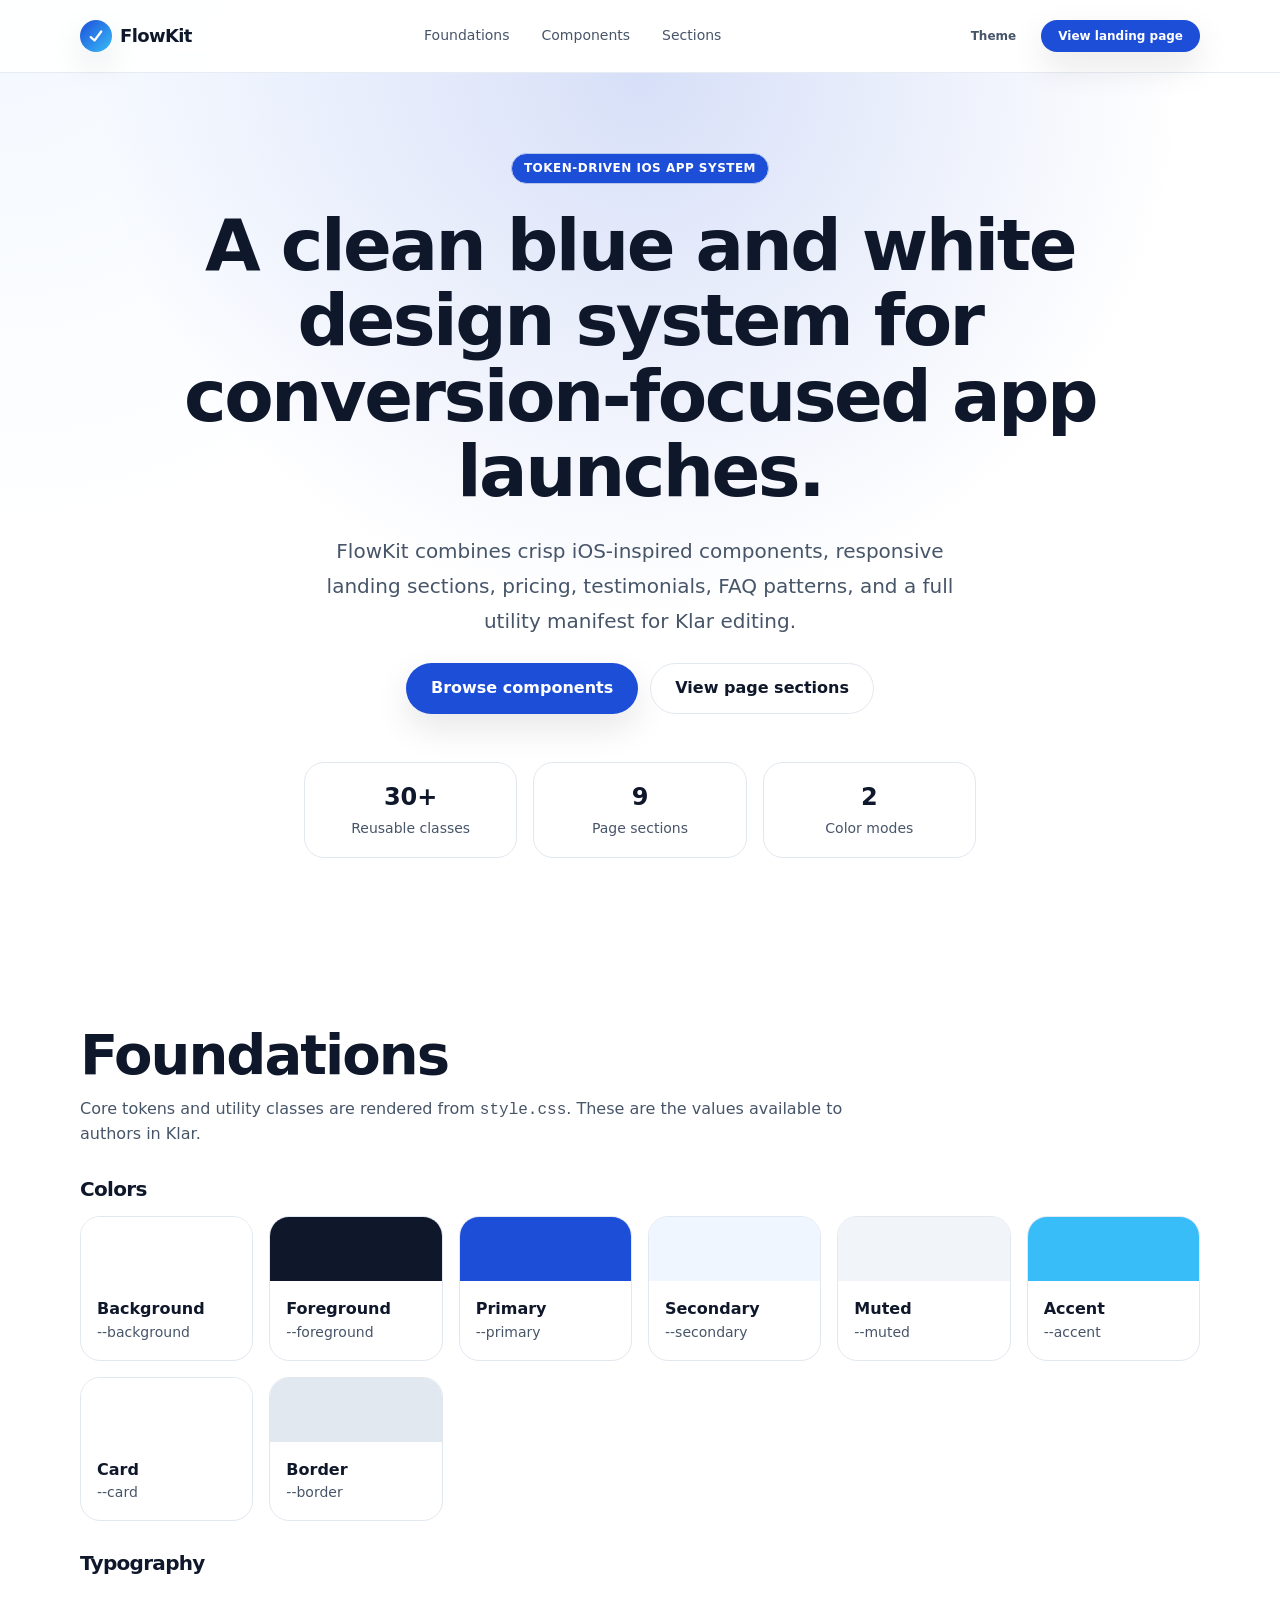
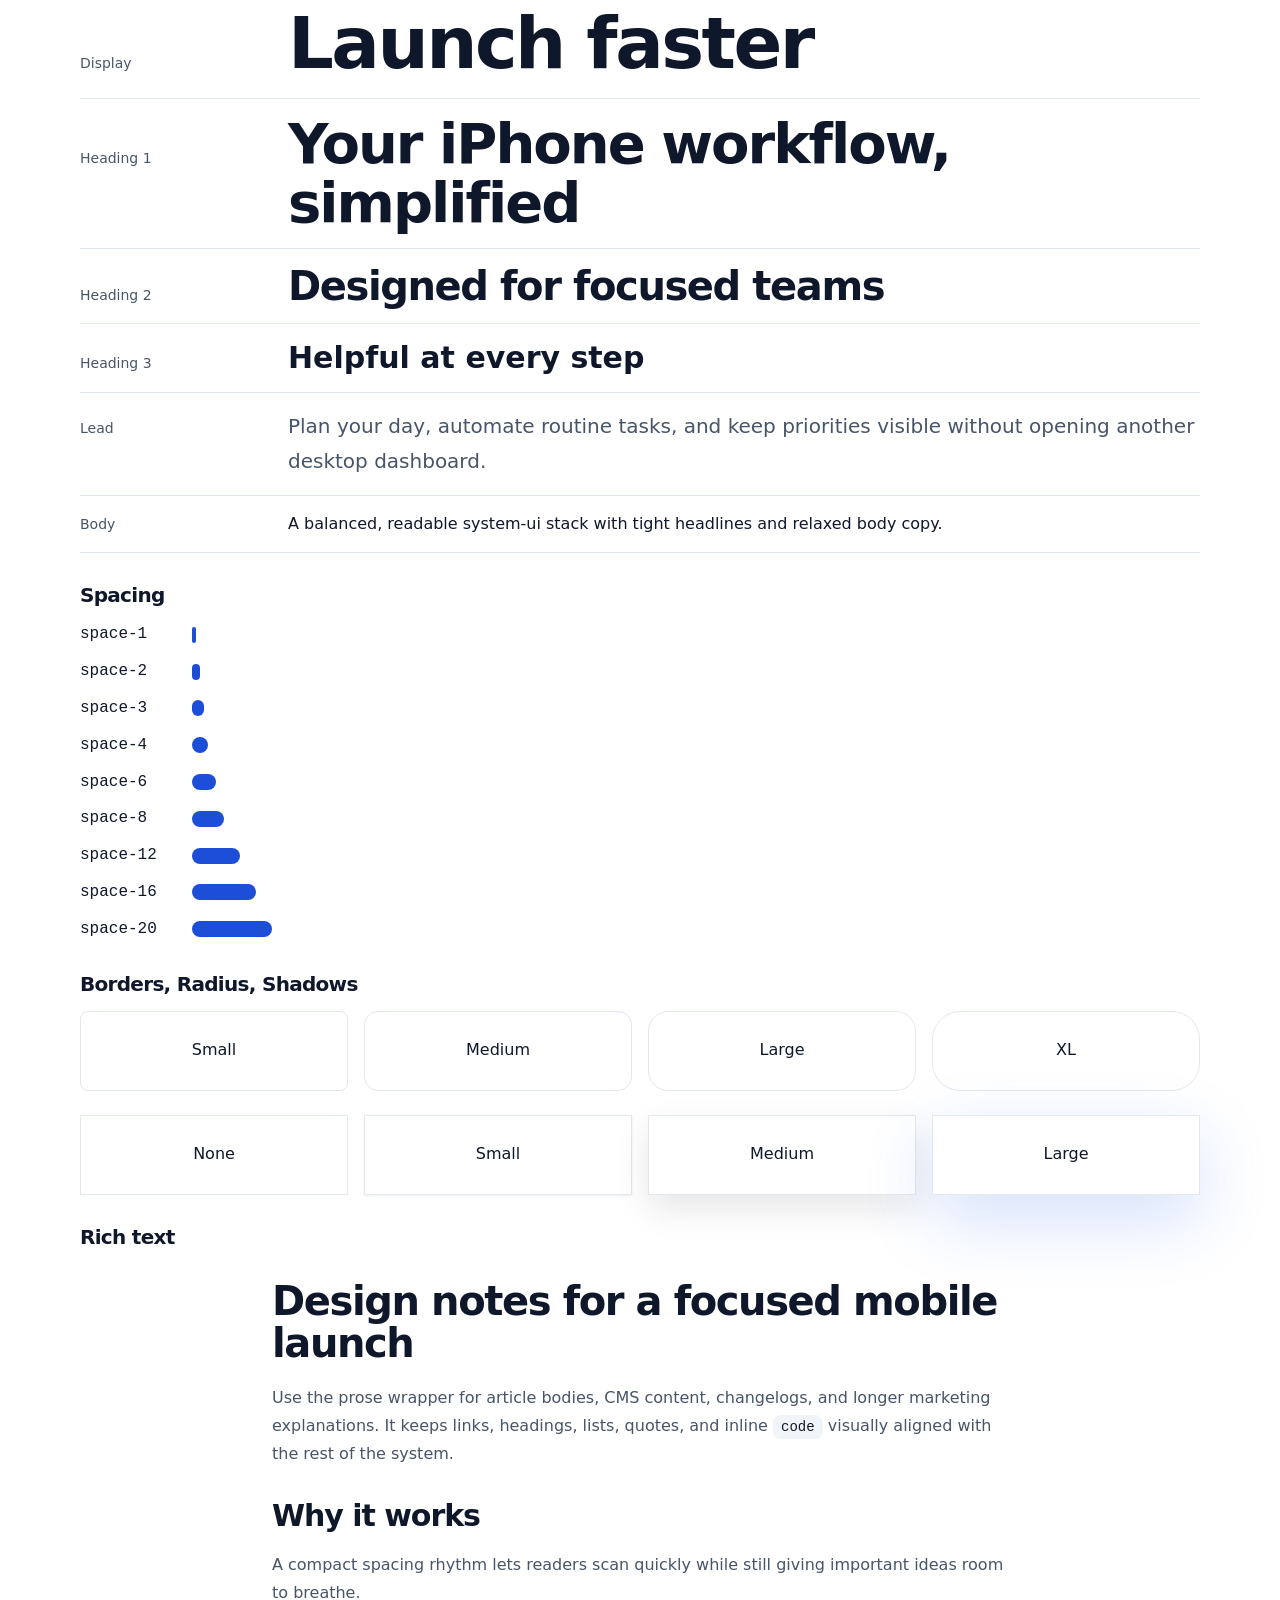
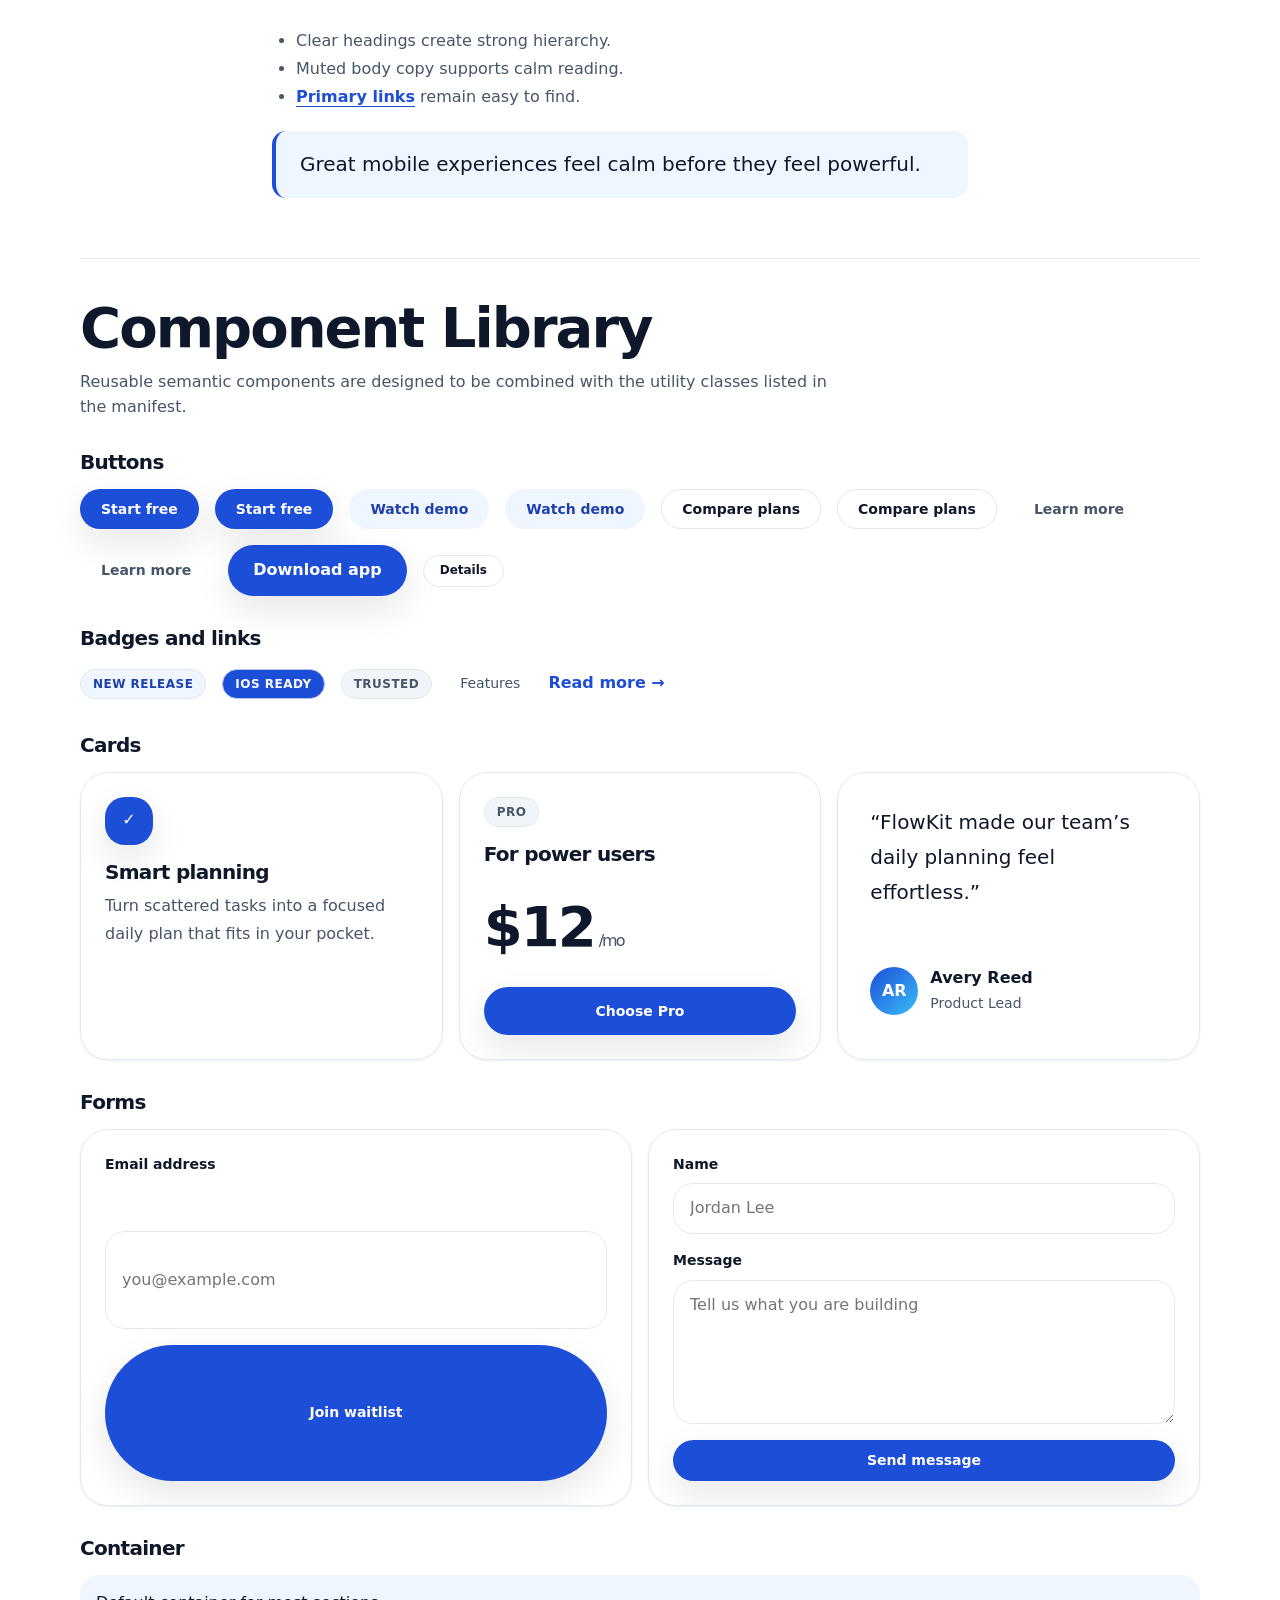
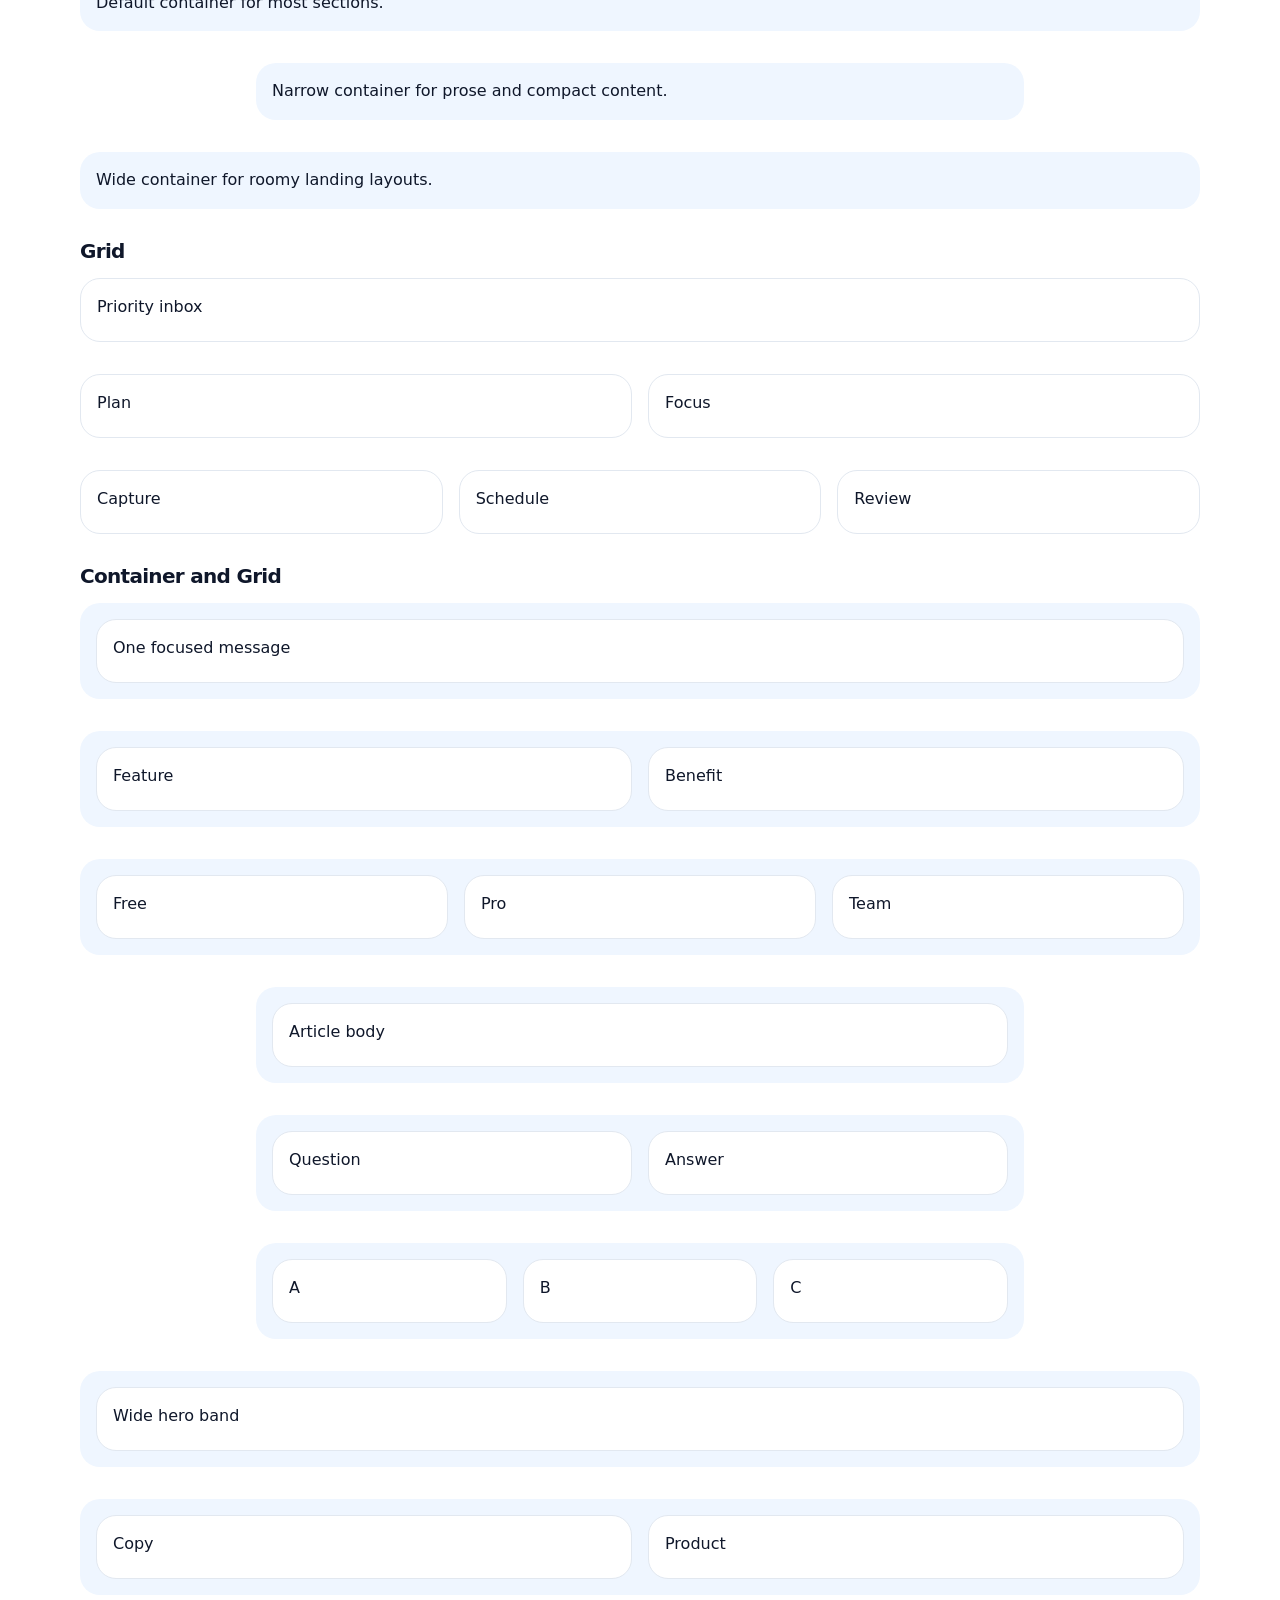
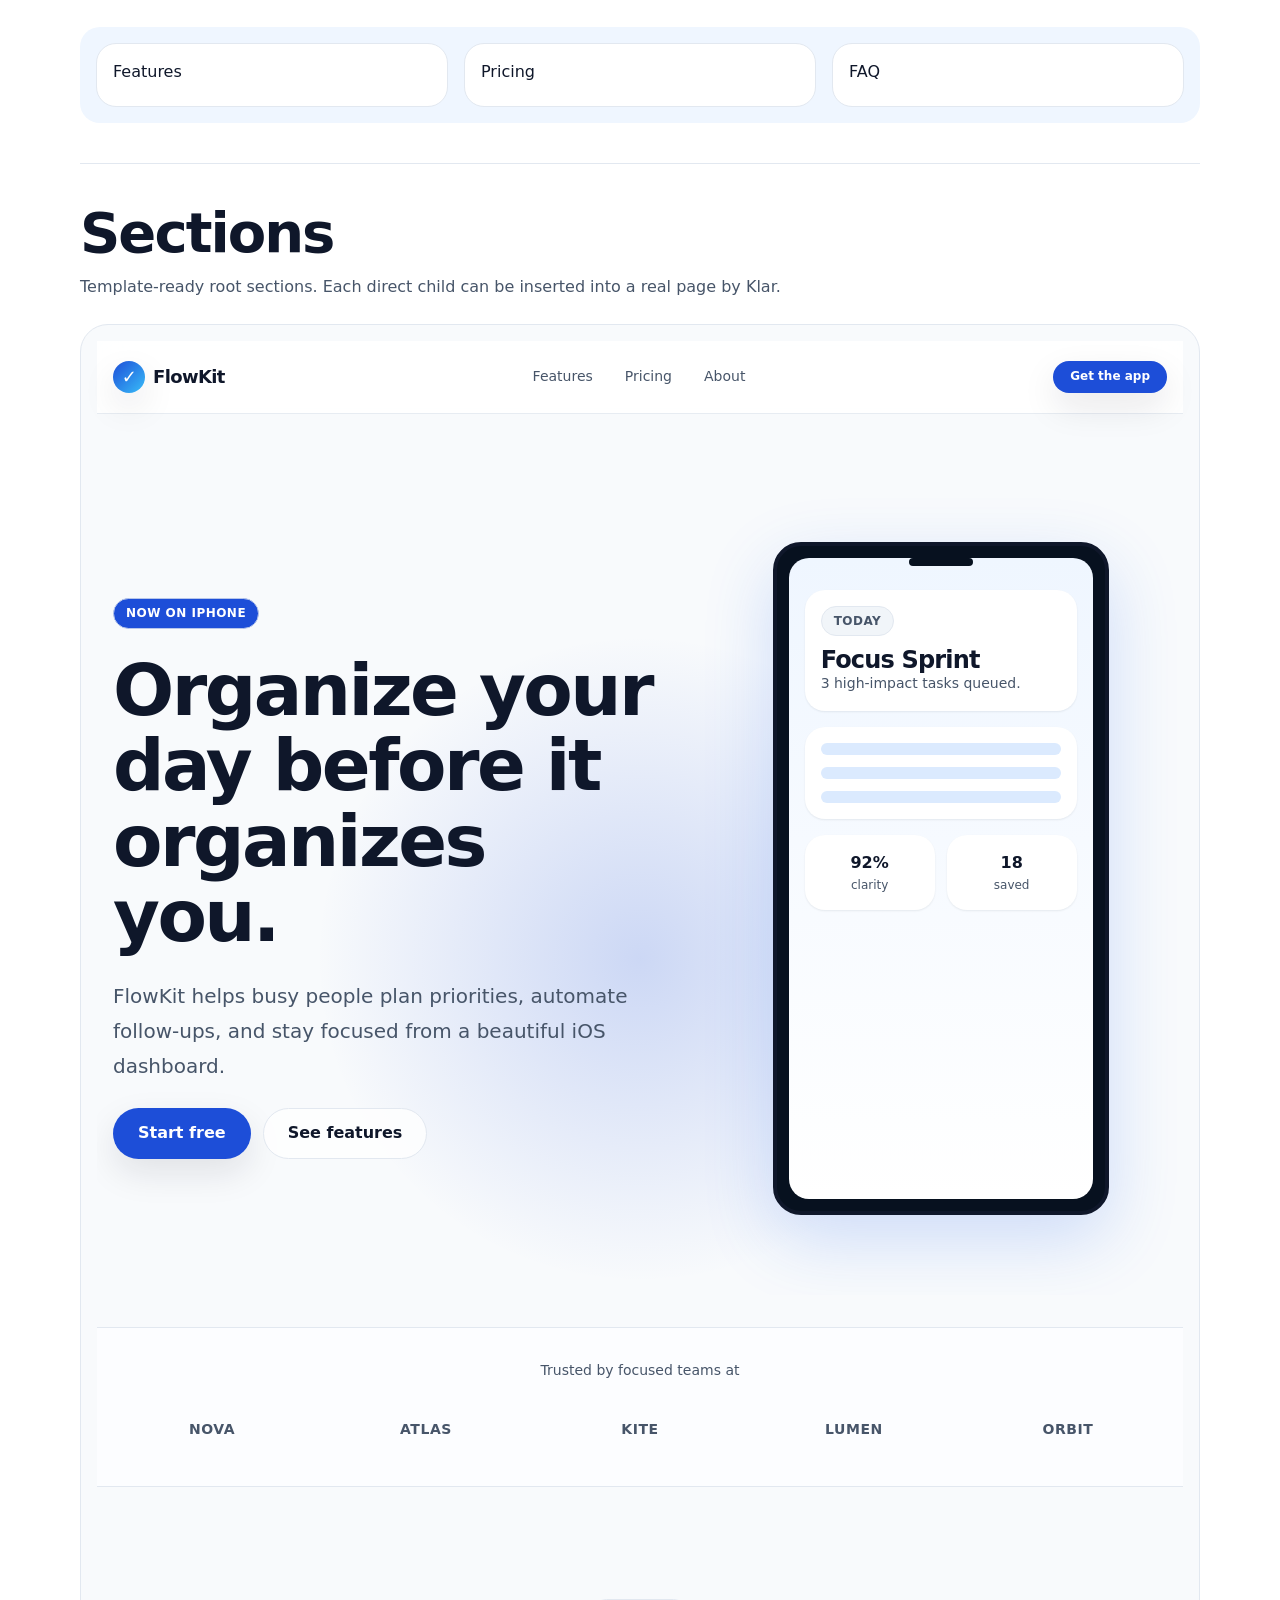
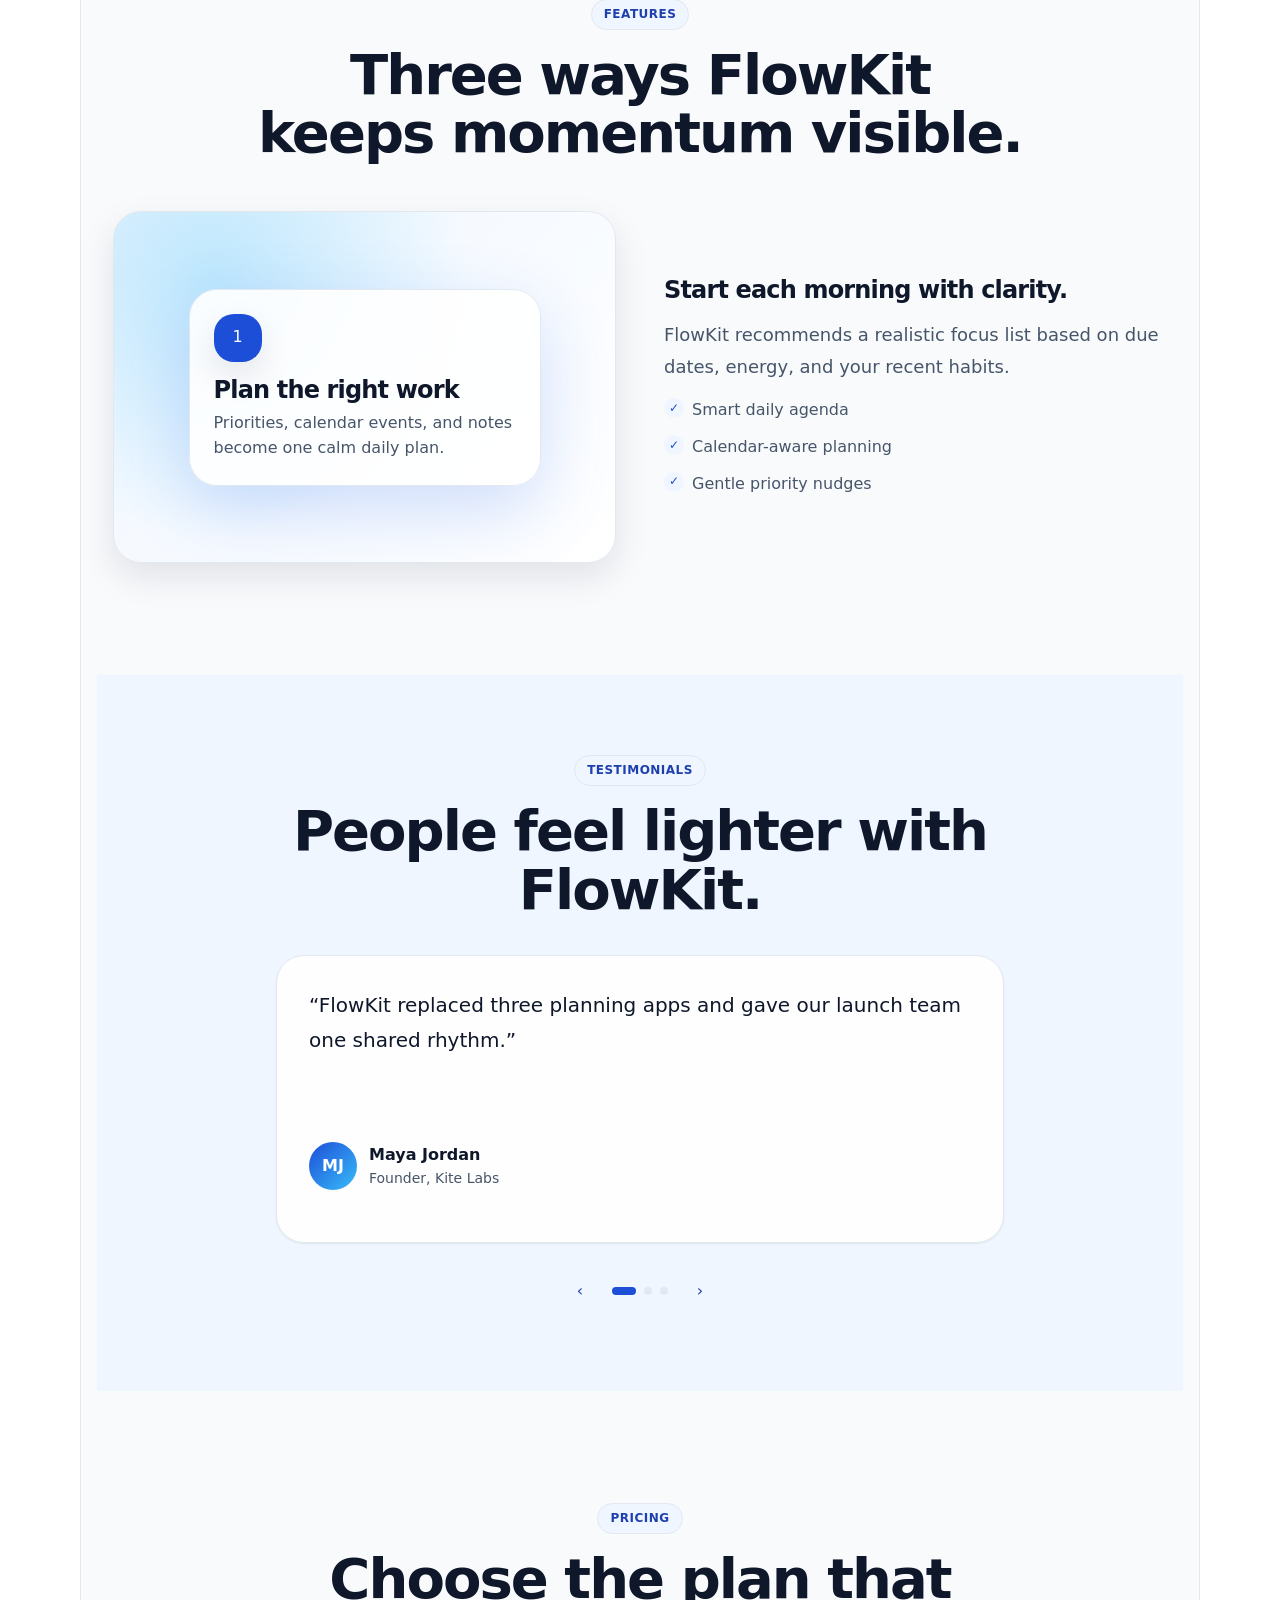
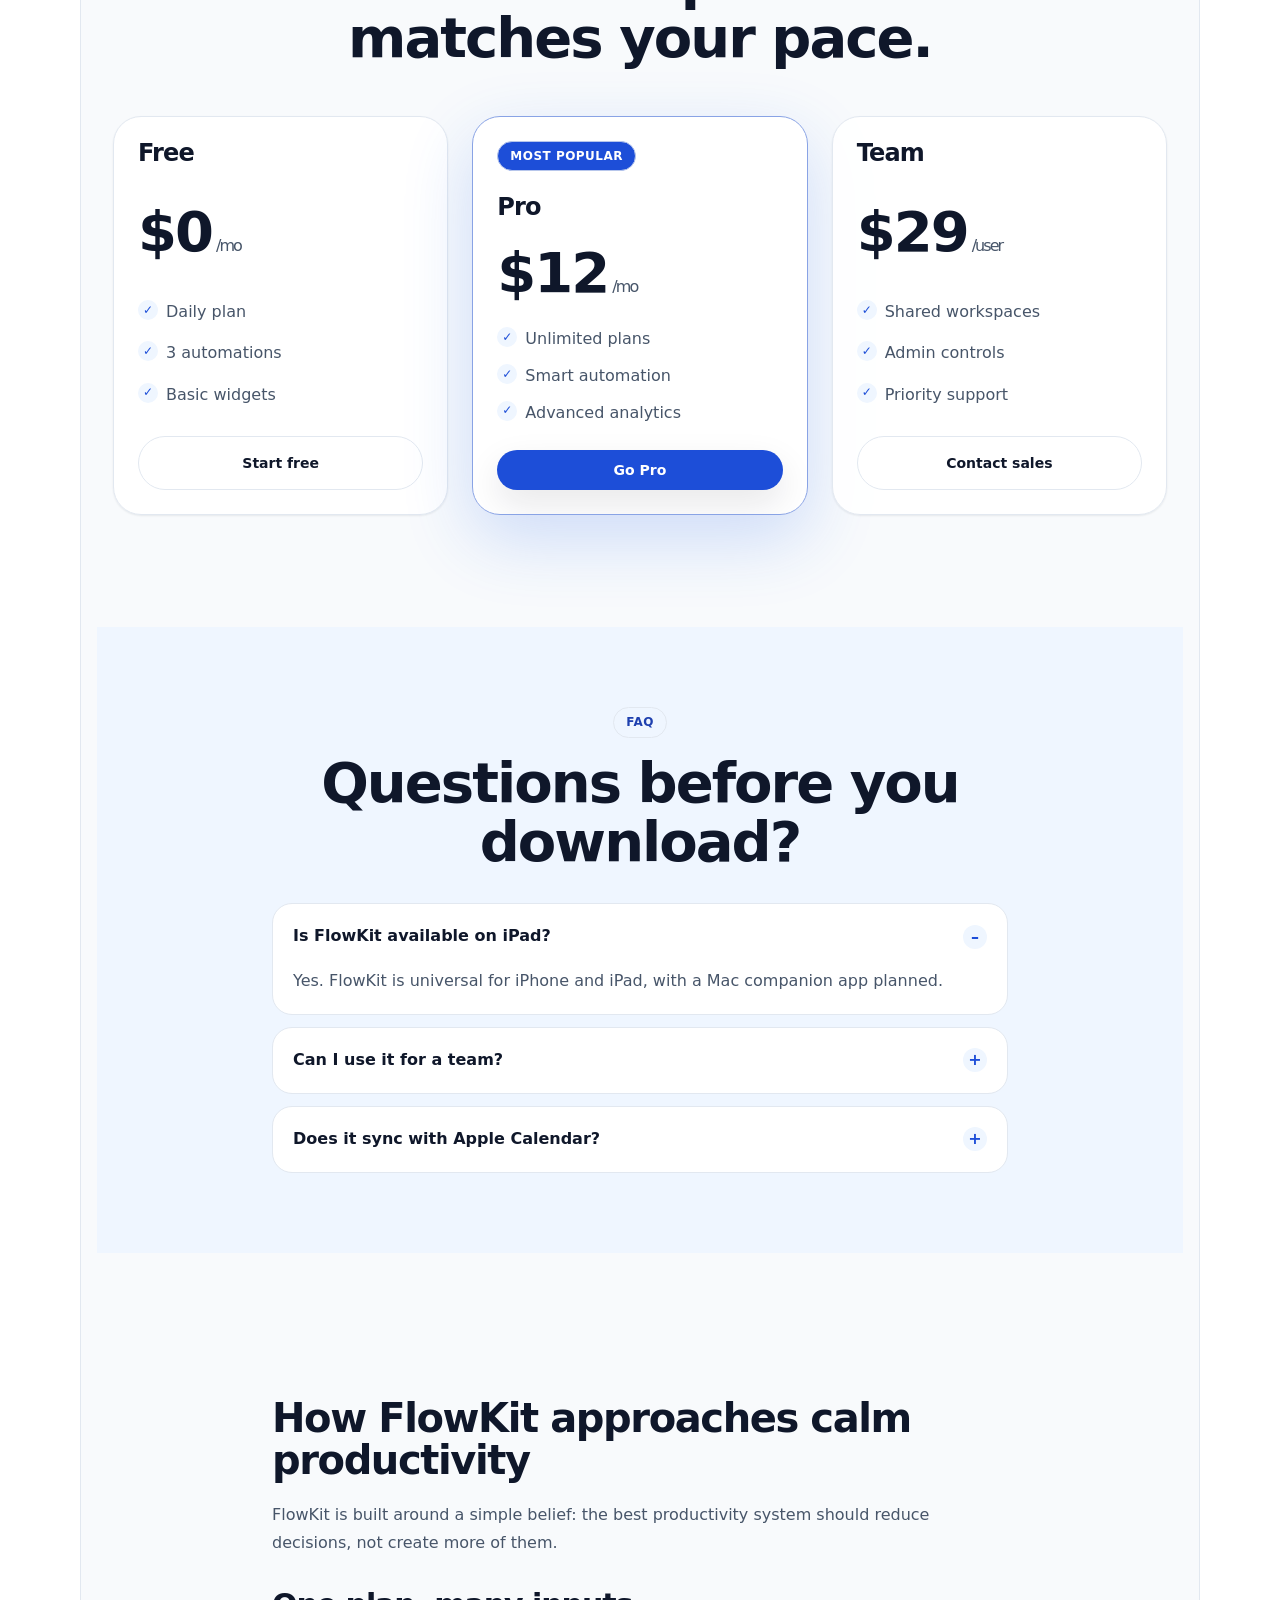
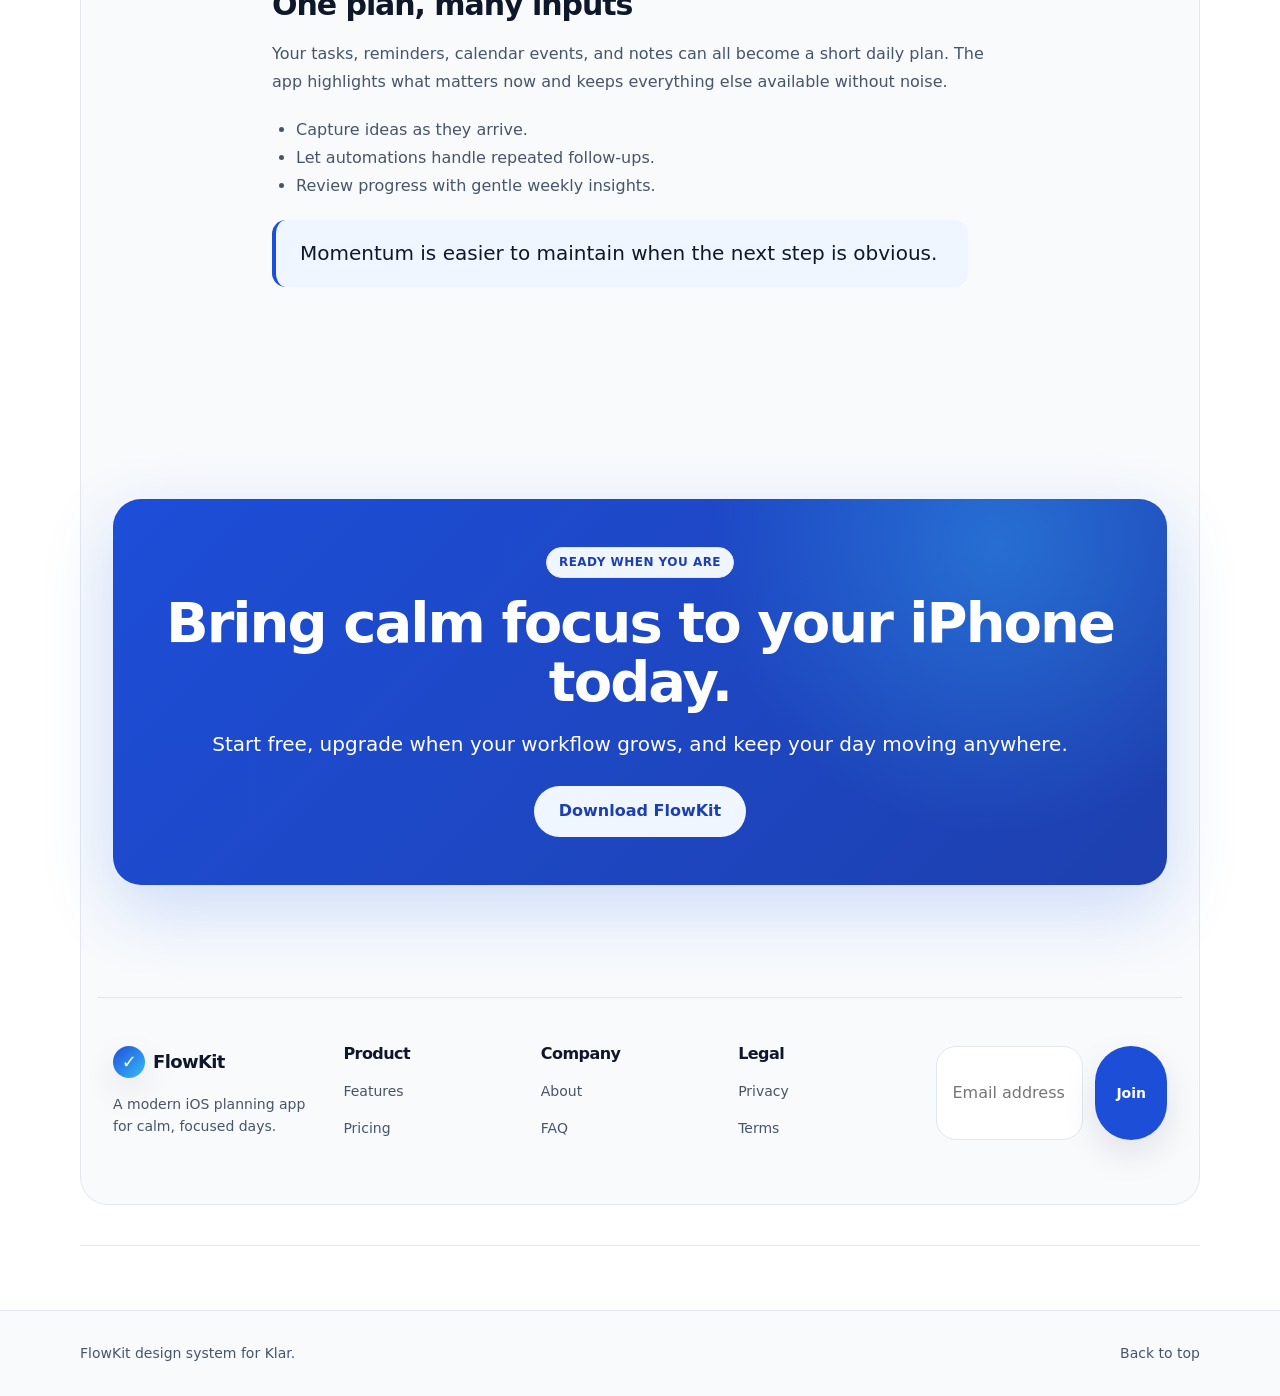
==== design-system/design-system.html @ b70b7846 "Generate site via Klar (3 files)" ====
<!DOCTYPE html>
<html lang="en">
<head>
  <meta charset="utf-8" />
  <meta name="viewport" content="width=device-width, initial-scale=1" />
  <title>FlowKit Design System</title>
  <link rel="stylesheet" href="/style.css" />
  <style>
    /* Documentation chrome only — not part of the design system. Every rule is prefixed .ds-. */
    .ds-page { padding-top: var(--space-12); padding-bottom: var(--space-16); }
    .ds-block { padding: var(--space-10) 0; border-bottom: var(--border-1) solid var(--border); }
    .ds-block > h2 { margin-bottom: var(--space-3); }
    .ds-note { max-width: var(--content-narrow); color: var(--muted-foreground); margin-bottom: var(--space-6); }
    .ds-subhead { margin-top: var(--space-8); margin-bottom: var(--space-4); font-size: var(--text-xl); }
    .ds-specimens { display: flex; flex-wrap: wrap; gap: var(--space-4); align-items: center; }
    .ds-specimens--grid { display: grid; grid-template-columns: repeat(auto-fit, minmax(15rem, 1fr)); gap: var(--space-4); align-items: stretch; }
    .ds-specimens--stack { display: grid; gap: var(--space-8); }
    .ds-sections { padding: var(--space-4); border: var(--border-1) solid var(--border); border-radius: var(--radius-xl); background: var(--surface); }
    .ds-swatches { display: grid; grid-template-columns: repeat(auto-fit, minmax(10rem, 1fr)); gap: var(--space-4); }
    .ds-swatch { border: var(--border-1) solid var(--border); border-radius: var(--radius-lg); background: var(--card); overflow: hidden; }
    .ds-swatch__chip { height: var(--space-16); }
    .ds-swatch__body { padding: var(--space-4); }
    .ds-swatch__chip--background { background: var(--background); }
    .ds-swatch__chip--foreground { background: var(--foreground); }
    .ds-swatch__chip--primary { background: var(--primary); }
    .ds-swatch__chip--secondary { background: var(--secondary); }
    .ds-swatch__chip--muted { background: var(--muted); }
    .ds-swatch__chip--accent { background: var(--accent); }
    .ds-swatch__chip--card { background: var(--card); }
    .ds-swatch__chip--surface { background: var(--surface); }
    .ds-swatch__chip--border { background: var(--border); }
    .ds-type-row { display: grid; grid-template-columns: minmax(8rem, 12rem) 1fr; gap: var(--space-4); padding: var(--space-4) 0; border-bottom: var(--border-1) solid var(--border); align-items: baseline; }
    .ds-scale { display: grid; gap: var(--space-3); }
    .ds-scale__row { display: grid; grid-template-columns: 6rem 1fr; gap: var(--space-4); align-items: center; }
    .ds-scale__bar { height: var(--space-4); border-radius: var(--radius-full); background: var(--primary); }
    .ds-scale__bar--1 { width: var(--space-1); }
    .ds-scale__bar--2 { width: var(--space-2); }
    .ds-scale__bar--3 { width: var(--space-3); }
    .ds-scale__bar--4 { width: var(--space-4); }
    .ds-scale__bar--6 { width: var(--space-6); }
    .ds-scale__bar--8 { width: var(--space-8); }
    .ds-scale__bar--12 { width: var(--space-12); }
    .ds-scale__bar--16 { width: var(--space-16); }
    .ds-scale__bar--20 { width: var(--space-20); }
    .ds-radius-row, .ds-shadow-row { display: grid; grid-template-columns: repeat(auto-fit, minmax(9rem, 1fr)); gap: var(--space-4); }
    .ds-radius-sample, .ds-shadow-sample { min-height: var(--space-20); border: var(--border-1) solid var(--border); background: var(--card); padding: var(--space-4); display: grid; place-items: center; }
    .ds-showcase-hero { padding: var(--space-20) var(--space-4); background: radial-gradient(circle at 50% 0, color-mix(in srgb, var(--primary) 18%, transparent), transparent 34rem); }
    .ds-showcase-hero__inner { max-width: var(--content-width); margin: 0 auto; display: grid; gap: var(--space-6); justify-items: center; text-align: center; }
    .ds-showcase-hero__title { max-width: 58rem; }
    .ds-showcase-hero__lead { max-width: 42rem; color: var(--muted-foreground); font-size: var(--text-xl); line-height: var(--leading-relaxed); }
    .ds-showcase-hero__actions { display: flex; flex-wrap: wrap; gap: var(--space-3); justify-content: center; }
    .ds-showcase-hero__stats { display: grid; grid-template-columns: repeat(3, minmax(0, 1fr)); gap: var(--space-4); width: min(42rem, 100%); margin-top: var(--space-6); }
    .ds-stat { border: var(--border-1) solid var(--border); border-radius: var(--radius-lg); background: var(--card); padding: var(--space-4); }
    .ds-mini-card { min-height: var(--space-16); border: var(--border-1) solid var(--border); border-radius: var(--radius-lg); background: var(--card); padding: var(--space-4); }
    @media (max-width: 767px) {
      .ds-type-row { grid-template-columns: 1fr; }
      .ds-showcase-hero__stats { grid-template-columns: 1fr; }
    }
  </style>
</head>
<body>
  <header class="site-header">
    <div class="container site-header__inner">
      <a class="brand" href="#top" aria-label="FlowKit home">
        <span class="brand__mark" aria-hidden="true">
          <svg width="18" height="18" viewBox="0 0 24 24" fill="none" aria-hidden="true">
            <path d="M5 13.5L10 18L19 6" stroke="currentColor" stroke-width="3" stroke-linecap="round" stroke-linejoin="round"></path>
          </svg>
        </span>
        FlowKit
      </a>
      <nav class="site-nav" aria-label="Design system navigation">
        <a class="nav-link" href="#foundations">Foundations</a>
        <a class="nav-link" href="#components">Components</a>
        <a class="nav-link" href="#sections">Sections</a>
      </nav>
      <div class="flex items-center gap-2">
        <button class="btn btn-ghost btn-sm" type="button" aria-label="Toggle theme">Theme</button>
        <a class="btn btn-primary btn-sm" href="../index.html">View landing page</a>
      </div>
    </div>
  </header>

  <div class="ds-showcase-hero" id="top">
    <div class="ds-showcase-hero__inner">
      <span class="badge badge-primary">Token-driven iOS app system</span>
      <h1 class="ds-showcase-hero__title">A clean blue and white design system for conversion-focused app launches.</h1>
      <p class="ds-showcase-hero__lead">FlowKit combines crisp iOS-inspired components, responsive landing sections, pricing, testimonials, FAQ patterns, and a full utility manifest for Klar editing.</p>
      <div class="ds-showcase-hero__actions">
        <a class="btn btn-primary btn-lg" href="#components">Browse components</a>
        <a class="btn btn-outline btn-lg" href="#sections">View page sections</a>
      </div>
      <div class="ds-showcase-hero__stats">
        <div class="ds-stat">
          <strong class="block text-2xl text-foreground">30+</strong>
          <span class="text-sm text-muted-foreground">Reusable classes</span>
        </div>
        <div class="ds-stat">
          <strong class="block text-2xl text-foreground">9</strong>
          <span class="text-sm text-muted-foreground">Page sections</span>
        </div>
        <div class="ds-stat">
          <strong class="block text-2xl text-foreground">2</strong>
          <span class="text-sm text-muted-foreground">Color modes</span>
        </div>
      </div>
    </div>
  </div>

  <main class="container ds-page">
    <section class="ds-block" id="foundations">
      <h2>Foundations</h2>
      <p class="ds-note">Core tokens and utility classes are rendered from <code>style.css</code>. These are the values available to authors in Klar.</p>

      <h3 class="ds-subhead">Colors</h3>
      <div class="ds-swatches">
        <div class="ds-swatch"><div class="ds-swatch__chip ds-swatch__chip--background"></div><div class="ds-swatch__body"><strong>Background</strong><p class="text-sm text-muted-foreground">--background</p></div></div>
        <div class="ds-swatch"><div class="ds-swatch__chip ds-swatch__chip--foreground"></div><div class="ds-swatch__body"><strong>Foreground</strong><p class="text-sm text-muted-foreground">--foreground</p></div></div>
        <div class="ds-swatch"><div class="ds-swatch__chip ds-swatch__chip--primary"></div><div class="ds-swatch__body"><strong>Primary</strong><p class="text-sm text-muted-foreground">--primary</p></div></div>
        <div class="ds-swatch"><div class="ds-swatch__chip ds-swatch__chip--secondary"></div><div class="ds-swatch__body"><strong>Secondary</strong><p class="text-sm text-muted-foreground">--secondary</p></div></div>
        <div class="ds-swatch"><div class="ds-swatch__chip ds-swatch__chip--muted"></div><div class="ds-swatch__body"><strong>Muted</strong><p class="text-sm text-muted-foreground">--muted</p></div></div>
        <div class="ds-swatch"><div class="ds-swatch__chip ds-swatch__chip--accent"></div><div class="ds-swatch__body"><strong>Accent</strong><p class="text-sm text-muted-foreground">--accent</p></div></div>
        <div class="ds-swatch"><div class="ds-swatch__chip ds-swatch__chip--card"></div><div class="ds-swatch__body"><strong>Card</strong><p class="text-sm text-muted-foreground">--card</p></div></div>
        <div class="ds-swatch"><div class="ds-swatch__chip ds-swatch__chip--border"></div><div class="ds-swatch__body"><strong>Border</strong><p class="text-sm text-muted-foreground">--border</p></div></div>
      </div>

      <h3 class="ds-subhead">Typography</h3>
      <div>
        <div class="ds-type-row"><span class="text-sm text-muted-foreground">Display</span><strong class="text-6xl leading-tight tracking-tight">Launch faster</strong></div>
        <div class="ds-type-row"><span class="text-sm text-muted-foreground">Heading 1</span><strong class="text-5xl leading-tight tracking-tight">Your iPhone workflow, simplified</strong></div>
        <div class="ds-type-row"><span class="text-sm text-muted-foreground">Heading 2</span><strong class="text-4xl leading-tight tracking-tight">Designed for focused teams</strong></div>
        <div class="ds-type-row"><span class="text-sm text-muted-foreground">Heading 3</span><strong class="text-3xl leading-snug">Helpful at every step</strong></div>
        <div class="ds-type-row"><span class="text-sm text-muted-foreground">Lead</span><span class="text-xl leading-relaxed text-muted-foreground">Plan your day, automate routine tasks, and keep priorities visible without opening another desktop dashboard.</span></div>
        <div class="ds-type-row"><span class="text-sm text-muted-foreground">Body</span><span class="text-base leading-normal">A balanced, readable system-ui stack with tight headlines and relaxed body copy.</span></div>
      </div>

      <h3 class="ds-subhead">Spacing</h3>
      <div class="ds-scale">
        <div class="ds-scale__row"><code>space-1</code><div class="ds-scale__bar ds-scale__bar--1"></div></div>
        <div class="ds-scale__row"><code>space-2</code><div class="ds-scale__bar ds-scale__bar--2"></div></div>
        <div class="ds-scale__row"><code>space-3</code><div class="ds-scale__bar ds-scale__bar--3"></div></div>
        <div class="ds-scale__row"><code>space-4</code><div class="ds-scale__bar ds-scale__bar--4"></div></div>
        <div class="ds-scale__row"><code>space-6</code><div class="ds-scale__bar ds-scale__bar--6"></div></div>
        <div class="ds-scale__row"><code>space-8</code><div class="ds-scale__bar ds-scale__bar--8"></div></div>
        <div class="ds-scale__row"><code>space-12</code><div class="ds-scale__bar ds-scale__bar--12"></div></div>
        <div class="ds-scale__row"><code>space-16</code><div class="ds-scale__bar ds-scale__bar--16"></div></div>
        <div class="ds-scale__row"><code>space-20</code><div class="ds-scale__bar ds-scale__bar--20"></div></div>
      </div>

      <h3 class="ds-subhead">Borders, Radius, Shadows</h3>
      <div class="ds-radius-row">
        <div class="ds-radius-sample rounded-sm">Small</div>
        <div class="ds-radius-sample rounded-md">Medium</div>
        <div class="ds-radius-sample rounded-lg">Large</div>
        <div class="ds-radius-sample rounded-xl">XL</div>
      </div>
      <div class="ds-shadow-row mt-6">
        <div class="ds-shadow-sample shadow-none">None</div>
        <div class="ds-shadow-sample shadow-sm">Small</div>
        <div class="ds-shadow-sample shadow-md">Medium</div>
        <div class="ds-shadow-sample shadow-lg">Large</div>
      </div>

      <h3 class="ds-subhead">Rich text</h3>
      <article class="prose container-narrow">
        <h1>Design notes for a focused mobile launch</h1>
        <p>Use the prose wrapper for article bodies, CMS content, changelogs, and longer marketing explanations. It keeps links, headings, lists, quotes, and inline <code>code</code> visually aligned with the rest of the system.</p>
        <h2>Why it works</h2>
        <p>A compact spacing rhythm lets readers scan quickly while still giving important ideas room to breathe.</p>
        <ul>
          <li>Clear headings create strong hierarchy.</li>
          <li>Muted body copy supports calm reading.</li>
          <li><a href="../index.html">Primary links</a> remain easy to find.</li>
        </ul>
        <blockquote>Great mobile experiences feel calm before they feel powerful.</blockquote>
      </article>
    </section>

    <section class="ds-block" id="components">
      <h2>Component Library</h2>
      <p class="ds-note">Reusable semantic components are designed to be combined with the utility classes listed in the manifest.</p>

      <h3 class="ds-subhead">Buttons</h3>
      <div class="ds-specimens" data-klar-ds-elements="buttons" data-klar-ds-label="Buttons">
        <a class="btn btn-primary" href="#" data-klar-ds-label="Primary link">Start free</a>
        <button class="btn btn-primary" type="button" data-klar-ds-label="Primary button">Start free</button>
        <a class="btn btn-secondary" href="#" data-klar-ds-label="Secondary link">Watch demo</a>
        <button class="btn btn-secondary" type="button" data-klar-ds-label="Secondary button">Watch demo</button>
        <a class="btn btn-outline" href="#" data-klar-ds-label="Outline link">Compare plans</a>
        <button class="btn btn-outline" type="button" data-klar-ds-label="Outline button">Compare plans</button>
        <a class="btn btn-ghost" href="#" data-klar-ds-label="Ghost link">Learn more</a>
        <button class="btn btn-ghost" type="button" data-klar-ds-label="Ghost button">Learn more</button>
        <a class="btn btn-primary btn-lg" href="#" data-klar-ds-label="Large primary link">Download app</a>
        <a class="btn btn-outline btn-sm" href="#" data-klar-ds-label="Small outline link">Details</a>
      </div>

      <h3 class="ds-subhead">Badges and links</h3>
      <div class="ds-specimens" data-klar-ds-elements="badges" data-klar-ds-label="Badges and links">
        <span class="badge" data-klar-ds-label="Default badge">New release</span>
        <span class="badge badge-primary" data-klar-ds-label="Primary badge">iOS ready</span>
        <span class="badge badge-muted" data-klar-ds-label="Muted badge">Trusted</span>
        <a class="nav-link" href="#" data-klar-ds-label="Navigation link">Features</a>
        <a class="cta-link" href="#" data-klar-ds-label="CTA text link">Read more →</a>
      </div>

      <h3 class="ds-subhead">Cards</h3>
      <div class="ds-specimens ds-specimens--grid" data-klar-ds-elements="cards" data-klar-ds-label="Cards">
        <article class="card" data-klar-ds-label="Feature card">
          <div class="card__body">
            <span class="icon-bubble mb-4" aria-hidden="true">✓</span>
            <h3 class="card__title mb-2">Smart planning</h3>
            <p class="card__text">Turn scattered tasks into a focused daily plan that fits in your pocket.</p>
          </div>
        </article>
        <article class="card pricing-card" data-klar-ds-label="Pricing card">
          <div>
            <span class="badge badge-muted mb-4">Pro</span>
            <h3 class="card__title">For power users</h3>
          </div>
          <div class="price">$12<span>/mo</span></div>
          <a class="btn btn-primary w-full" href="#">Choose Pro</a>
        </article>
        <article class="card testimonial" data-klar-ds-label="Testimonial card">
          <p class="testimonial__quote">“FlowKit made our team’s daily planning feel effortless.”</p>
          <div class="testimonial__author">
            <span class="avatar">AR</span>
            <div><strong class="block">Avery Reed</strong><span class="text-sm text-muted-foreground">Product Lead</span></div>
          </div>
        </article>
      </div>

      <h3 class="ds-subhead">Forms</h3>
      <div class="ds-specimens ds-specimens--grid" data-klar-ds-elements="forms" data-klar-ds-label="Forms">
        <form class="card p-6 grid gap-4" data-klar-ds-label="Newsletter form">
          <div class="field">
            <label class="label" for="ds-email">Email address</label>
            <input class="input" id="ds-email" name="email" type="email" placeholder="you@example.com" />
          </div>
          <button class="btn btn-primary" type="submit">Join waitlist</button>
        </form>
        <form class="card p-6 grid gap-4" data-klar-ds-label="Contact form">
          <div class="field">
            <label class="label" for="ds-name">Name</label>
            <input class="input" id="ds-name" name="name" type="text" placeholder="Jordan Lee" />
          </div>
          <div class="field">
            <label class="label" for="ds-message">Message</label>
            <textarea class="textarea" id="ds-message" name="message" placeholder="Tell us what you are building"></textarea>
          </div>
          <button class="btn btn-primary" type="submit">Send message</button>
        </form>
      </div>

      <h3 class="ds-subhead">Container</h3>
      <div class="ds-specimens ds-specimens--stack" data-klar-ds-elements="containers" data-klar-ds-label="Container">
        <div class="container bg-secondary rounded-lg p-4" data-klar-ds-label="Default">Default container for most sections.</div>
        <div class="container-narrow bg-secondary rounded-lg p-4" data-klar-ds-label="Narrow">Narrow container for prose and compact content.</div>
        <div class="container-wide bg-secondary rounded-lg p-4" data-klar-ds-label="Wide">Wide container for roomy landing layouts.</div>
      </div>

      <h3 class="ds-subhead">Grid</h3>
      <div class="ds-specimens ds-specimens--stack" data-klar-ds-elements="grids" data-klar-ds-label="Grid">
        <div class="grid grid-cols-1 gap-4" data-klar-ds-label="1 column"><div class="ds-mini-card">Priority inbox</div></div>
        <div class="grid grid-cols-2 gap-4" data-klar-ds-label="2 columns"><div class="ds-mini-card">Plan</div><div class="ds-mini-card">Focus</div></div>
        <div class="grid grid-cols-3 gap-4" data-klar-ds-label="3 columns"><div class="ds-mini-card">Capture</div><div class="ds-mini-card">Schedule</div><div class="ds-mini-card">Review</div></div>
      </div>

      <h3 class="ds-subhead">Container and Grid</h3>
      <div class="ds-specimens ds-specimens--stack" data-klar-ds-elements="containers-and-grids" data-klar-ds-label="Container and Grid">
        <div class="container grid grid-cols-1 gap-4 bg-secondary rounded-lg p-4" data-klar-ds-label="Default · 1 col"><div class="ds-mini-card">One focused message</div></div>
        <div class="container grid grid-cols-2 gap-4 bg-secondary rounded-lg p-4" data-klar-ds-label="Default · 2 cols"><div class="ds-mini-card">Feature</div><div class="ds-mini-card">Benefit</div></div>
        <div class="container grid grid-cols-3 gap-4 bg-secondary rounded-lg p-4" data-klar-ds-label="Default · 3 cols"><div class="ds-mini-card">Free</div><div class="ds-mini-card">Pro</div><div class="ds-mini-card">Team</div></div>
        <div class="container-narrow grid grid-cols-1 gap-4 bg-secondary rounded-lg p-4" data-klar-ds-label="Narrow · 1 col"><div class="ds-mini-card">Article body</div></div>
        <div class="container-narrow grid grid-cols-2 gap-4 bg-secondary rounded-lg p-4" data-klar-ds-label="Narrow · 2 cols"><div class="ds-mini-card">Question</div><div class="ds-mini-card">Answer</div></div>
        <div class="container-narrow grid grid-cols-3 gap-4 bg-secondary rounded-lg p-4" data-klar-ds-label="Narrow · 3 cols"><div class="ds-mini-card">A</div><div class="ds-mini-card">B</div><div class="ds-mini-card">C</div></div>
        <div class="container-wide grid grid-cols-1 gap-4 bg-secondary rounded-lg p-4" data-klar-ds-label="Wide · 1 col"><div class="ds-mini-card">Wide hero band</div></div>
        <div class="container-wide grid grid-cols-2 gap-4 bg-secondary rounded-lg p-4" data-klar-ds-label="Wide · 2 cols"><div class="ds-mini-card">Copy</div><div class="ds-mini-card">Product</div></div>
        <div class="container-wide grid grid-cols-3 gap-4 bg-secondary rounded-lg p-4" data-klar-ds-label="Wide · 3 cols"><div class="ds-mini-card">Features</div><div class="ds-mini-card">Pricing</div><div class="ds-mini-card">FAQ</div></div>
      </div>
    </section>

    <section class="ds-block" id="sections">
      <h2>Sections</h2>
      <p class="ds-note">Template-ready root sections. Each direct child can be inserted into a real page by Klar.</p>

      <div class="ds-specimens ds-specimens--stack ds-sections" data-klar-ds-elements="Sections" data-klar-ds-label="Page sections">
        <header class="site-header" data-klar-ds-label="Header">
          <div class="container site-header__inner">
            <a class="brand" href="../index.html" aria-label="FlowKit home">
              <span class="brand__mark" aria-hidden="true">✓</span>
              FlowKit
            </a>
            <nav class="site-nav" aria-label="Primary navigation">
              <a class="nav-link" href="#features">Features</a>
              <a class="nav-link" href="#pricing">Pricing</a>
              <a class="nav-link" href="#about">About</a>
            </nav>
            <a class="btn btn-primary btn-sm" href="#pricing">Get the app</a>
          </div>
        </header>

        <section class="hero" data-klar-ds-label="Hero">
          <div class="container hero__inner">
            <div class="hero__content">
              <span class="badge badge-primary">Now on iPhone</span>
              <h1>Organize your day before it organizes you.</h1>
              <p class="text-xl leading-relaxed text-muted-foreground">FlowKit helps busy people plan priorities, automate follow-ups, and stay focused from a beautiful iOS dashboard.</p>
              <div class="hero__actions">
                <a class="btn btn-primary btn-lg" href="#pricing">Start free</a>
                <a class="btn btn-outline btn-lg" href="#features">See features</a>
              </div>
            </div>
            <div class="hero__media">
              <div class="phone-frame" aria-label="FlowKit app screenshot">
                <div class="app-screen">
                  <div class="app-screen__content">
                    <div class="app-card"><span class="badge badge-muted mb-3">Today</span><h3 class="text-2xl">Focus Sprint</h3><p class="text-sm text-muted-foreground">3 high-impact tasks queued.</p></div>
                    <div class="app-card grid gap-3"><div class="app-pill"></div><div class="app-pill"></div><div class="app-pill"></div></div>
                    <div class="grid grid-cols-2 gap-3"><div class="app-card text-center"><strong>92%</strong><p class="text-xs text-muted-foreground">clarity</p></div><div class="app-card text-center"><strong>18</strong><p class="text-xs text-muted-foreground">saved</p></div></div>
                  </div>
                </div>
              </div>
            </div>
          </div>
        </section>

        <section class="logo-bar py-8" data-klar-ds-label="Logo bar">
          <div class="container">
            <p class="text-center text-sm text-muted-foreground mb-6">Trusted by focused teams at</p>
            <div class="logo-bar__grid">
              <div class="company-logo">NOVA</div>
              <div class="company-logo">ATLAS</div>
              <div class="company-logo">KITE</div>
              <div class="company-logo">LUMEN</div>
              <div class="company-logo">ORBIT</div>
            </div>
          </div>
        </section>

        <section class="section" data-klar-ds-label="Feature rows">
          <div class="container">
            <div class="text-center max-w-3xl mx-auto mb-12">
              <span class="badge mb-4">Features</span>
              <h2>Three ways FlowKit keeps momentum visible.</h2>
            </div>
            <div class="feature-row">
              <div class="feature-row__media">
                <div class="feature-illustration"><div class="feature-illustration__panel"><span class="icon-bubble mb-4">1</span><h3>Plan the right work</h3><p class="text-muted-foreground mt-2">Priorities, calendar events, and notes become one calm daily plan.</p></div></div>
              </div>
              <div class="feature-row__content">
                <h3>Start each morning with clarity.</h3>
                <p class="text-lg text-muted-foreground leading-relaxed">FlowKit recommends a realistic focus list based on due dates, energy, and your recent habits.</p>
                <ul class="check-list"><li>Smart daily agenda</li><li>Calendar-aware planning</li><li>Gentle priority nudges</li></ul>
              </div>
            </div>
          </div>
        </section>

        <section class="section bg-secondary" data-klar-ds-label="Testimonials carousel">
          <div class="container-narrow">
            <div class="text-center mb-8">
              <span class="badge mb-4">Testimonials</span>
              <h2>People feel lighter with FlowKit.</h2>
            </div>
            <div class="carousel" aria-label="Customer testimonials">
              <div class="carousel__track">
                <article class="carousel__slide"><div class="card testimonial"><p class="testimonial__quote">“FlowKit replaced three planning apps and gave our launch team one shared rhythm.”</p><div class="testimonial__author"><span class="avatar">MJ</span><div><strong>Maya Jordan</strong><p class="text-sm text-muted-foreground">Founder, Kite Labs</p></div></div></div></article>
              </div>
              <div class="carousel__controls">
                <button class="carousel__button" type="button" aria-label="Previous testimonial">‹</button>
                <div class="carousel__dots" aria-hidden="true"><span class="carousel__dot is-active"></span><span class="carousel__dot"></span><span class="carousel__dot"></span></div>
                <button class="carousel__button" type="button" aria-label="Next testimonial">›</button>
              </div>
            </div>
          </div>
        </section>

        <section class="section" data-klar-ds-label="Pricing table">
          <div class="container">
            <div class="text-center max-w-3xl mx-auto mb-12">
              <span class="badge mb-4">Pricing</span>
              <h2>Choose the plan that matches your pace.</h2>
            </div>
            <div class="grid grid-cols-1 md:grid-cols-3 gap-6">
              <article class="card pricing-card"><h3>Free</h3><div class="price">$0<span>/mo</span></div><ul class="check-list"><li>Daily plan</li><li>3 automations</li><li>Basic widgets</li></ul><a class="btn btn-outline w-full" href="#">Start free</a></article>
              <article class="card pricing-card pricing-card--featured"><span class="badge badge-primary">Most popular</span><h3>Pro</h3><div class="price">$12<span>/mo</span></div><ul class="check-list"><li>Unlimited plans</li><li>Smart automation</li><li>Advanced analytics</li></ul><a class="btn btn-primary w-full" href="#">Go Pro</a></article>
              <article class="card pricing-card"><h3>Team</h3><div class="price">$29<span>/user</span></div><ul class="check-list"><li>Shared workspaces</li><li>Admin controls</li><li>Priority support</li></ul><a class="btn btn-outline w-full" href="#">Contact sales</a></article>
            </div>
          </div>
        </section>

        <section class="section bg-secondary" data-klar-ds-label="FAQ accordion">
          <div class="container-narrow">
            <div class="text-center mb-8">
              <span class="badge mb-4">FAQ</span>
              <h2>Questions before you download?</h2>
            </div>
            <div class="faq">
              <div class="faq-item is-open"><button class="faq-question" type="button">Is FlowKit available on iPad?</button><div class="faq-answer">Yes. FlowKit is universal for iPhone and iPad, with a Mac companion app planned.</div></div>
              <div class="faq-item"><button class="faq-question" type="button">Can I use it for a team?</button><div class="faq-answer">Team plans include shared workspaces, assignments, and admin controls.</div></div>
              <div class="faq-item"><button class="faq-question" type="button">Does it sync with Apple Calendar?</button><div class="faq-answer">Yes. FlowKit can read calendar availability to recommend realistic focus blocks.</div></div>
            </div>
          </div>
        </section>

        <section class="section" data-klar-ds-label="Text content">
          <article class="container-narrow prose">
            <h1>How FlowKit approaches calm productivity</h1>
            <p>FlowKit is built around a simple belief: the best productivity system should reduce decisions, not create more of them.</p>
            <h2>One plan, many inputs</h2>
            <p>Your tasks, reminders, calendar events, and notes can all become a short daily plan. The app highlights what matters now and keeps everything else available without noise.</p>
            <ul>
              <li>Capture ideas as they arrive.</li>
              <li>Let automations handle repeated follow-ups.</li>
              <li>Review progress with gentle weekly insights.</li>
            </ul>
            <blockquote>Momentum is easier to maintain when the next step is obvious.</blockquote>
          </article>
        </section>

        <section class="section" data-klar-ds-label="Final CTA">
          <div class="container">
            <div class="cta text-center">
              <span class="badge mb-4">Ready when you are</span>
              <h2>Bring calm focus to your iPhone today.</h2>
              <p class="text-xl leading-relaxed mt-4 mb-6">Start free, upgrade when your workflow grows, and keep your day moving anywhere.</p>
              <a class="btn btn-secondary btn-lg" href="#pricing">Download FlowKit</a>
            </div>
          </div>
        </section>

        <footer class="site-footer py-12" data-klar-ds-label="Footer">
          <div class="container site-footer__grid">
            <div>
              <a class="brand mb-4" href="../index.html"><span class="brand__mark">✓</span>FlowKit</a>
              <p class="text-sm text-muted-foreground">A modern iOS planning app for calm, focused days.</p>
            </div>
            <div><h4 class="text-base mb-4">Product</h4><ul class="footer-list"><li><a class="footer-link" href="#features">Features</a></li><li><a class="footer-link" href="#pricing">Pricing</a></li></ul></div>
            <div><h4 class="text-base mb-4">Company</h4><ul class="footer-list"><li><a class="footer-link" href="#about">About</a></li><li><a class="footer-link" href="#faq">FAQ</a></li></ul></div>
            <div><h4 class="text-base mb-4">Legal</h4><ul class="footer-list"><li><a class="footer-link" href="#">Privacy</a></li><li><a class="footer-link" href="#">Terms</a></li></ul></div>
            <form class="newsletter-form" action="#" method="post">
              <label class="sr-only" for="section-newsletter">Email</label>
              <input class="input" id="section-newsletter" name="email" type="email" placeholder="Email address" />
              <button class="btn btn-primary" type="submit">Join</button>
            </form>
          </div>
        </footer>
      </div>
    </section>
  </main>

  <footer class="site-footer py-8">
    <div class="container flex flex-col md:flex-row items-center justify-between gap-4">
      <p class="text-sm text-muted-foreground">FlowKit design system for Klar.</p>
      <a class="footer-link" href="#top">Back to top</a>
    </div>
  </footer>

  <!-- Foundation utility manifest for the Klar editor.
       Every value references a class that exists in style.css. -->
  <script type="application/json" data-klar-ds>
    {
      "classes": {
        "Background color": [
          { "label": "Page", "value": "bg-background" },
          { "label": "Foreground", "value": "bg-foreground" },
          { "label": "Brand", "value": "bg-primary" },
          { "label": "Secondary", "value": "bg-secondary" },
          { "label": "Muted", "value": "bg-muted" },
          { "label": "Accent", "value": "bg-accent" },
          { "label": "Card surface", "value": "bg-card" },
          { "label": "Surface", "value": "bg-surface" },
          { "label": "Destructive", "value": "bg-destructive" },
          { "label": "Transparent", "value": "bg-transparent" }
        ],
        "Text color": [
          { "label": "Body", "value": "text-foreground" },
          { "label": "On foreground", "value": "text-background" },
          { "label": "Primary", "value": "text-primary" },
          { "label": "On brand", "value": "text-primary-foreground" },
          { "label": "On secondary", "value": "text-secondary-foreground" },
          { "label": "On accent", "value": "text-accent-foreground" },
          { "label": "Muted", "value": "text-muted-foreground" },
          { "label": "Destructive", "value": "text-destructive" },
          { "label": "White", "value": "text-white" },
          { "label": "Black", "value": "text-black" }
        ],
        "Border": [
          { "label": "All none", "value": "border-0" },
          { "label": "All small", "value": "border" },
          { "label": "All medium", "value": "border-2" },
          { "label": "All large", "value": "border-4" },
          { "label": "Top small", "value": "border-t" },
          { "label": "Bottom small", "value": "border-b" },
          { "label": "Left large", "value": "border-l-4" }
        ],
        "Border color": [
          { "label": "Muted", "value": "border-muted" },
          { "label": "Foreground", "value": "border-foreground" },
          { "label": "Primary", "value": "border-primary" },
          { "label": "Transparent", "value": "border-transparent" }
        ],
        "Font size": [
          { "label": "XS", "value": "text-xs" },
          { "label": "Small", "value": "text-sm" },
          { "label": "Base", "value": "text-base" },
          { "label": "Large", "value": "text-lg" },
          { "label": "XL", "value": "text-xl" },
          { "label": "2XL", "value": "text-2xl" },
          { "label": "3XL", "value": "text-3xl" },
          { "label": "4XL", "value": "text-4xl" },
          { "label": "5XL", "value": "text-5xl" },
          { "label": "6XL", "value": "text-6xl" },
          { "label": "4XL", "value": "md:text-4xl" },
          { "label": "5XL", "value": "md:text-5xl" },
          { "label": "5XL", "value": "lg:text-5xl" },
          { "label": "6XL", "value": "lg:text-6xl" }
        ],
        "Font weight": [
          { "label": "Normal", "value": "font-normal" },
          { "label": "Medium", "value": "font-medium" },
          { "label": "Semibold", "value": "font-semibold" },
          { "label": "Bold", "value": "font-bold" }
        ],
        "Line height": [
          { "label": "Tight", "value": "leading-tight" },
          { "label": "Snug", "value": "leading-snug" },
          { "label": "Normal", "value": "leading-normal" },
          { "label": "Relaxed", "value": "leading-relaxed" }
        ],
        "Letter spacing": [
          { "label": "Tight", "value": "tracking-tight" },
          { "label": "Normal", "value": "tracking-normal" },
          { "label": "Wide", "value": "tracking-wide" },
          { "label": "Wider", "value": "tracking-wider" }
        ],
        "Text": [
          { "label": "Align left", "value": "text-left" },
          { "label": "Align center", "value": "text-center" },
          { "label": "Align right", "value": "text-right" },
          { "label": "Uppercase", "value": "uppercase" },
          { "label": "Italic", "value": "italic" },
          { "label": "Underline", "value": "underline" },
          { "label": "Sans font", "value": "font-sans" },
          { "label": "Truncate", "value": "truncate" },
          { "label": "Align left", "value": "md:text-left" },
          { "label": "Align center", "value": "md:text-center" },
          { "label": "Align left", "value": "lg:text-left" }
        ],
        "Typography": [
          { "label": "Display", "value": "text-6xl font-bold tracking-tight leading-tight" },
          { "label": "Heading 1", "value": "text-5xl font-bold tracking-tight leading-tight" },
          { "label": "Heading 2", "value": "text-4xl font-bold tracking-tight leading-tight" },
          { "label": "Heading 3", "value": "text-3xl font-bold tracking-tight leading-snug" },
          { "label": "Heading 4", "value": "text-xl font-semibold leading-snug" },
          { "label": "Lead", "value": "text-xl font-normal leading-relaxed" },
          { "label": "Body", "value": "text-base font-normal leading-normal" },
          { "label": "Small", "value": "text-sm font-normal leading-normal" },
          { "label": "Meta", "value": "text-xs font-semibold uppercase tracking-wide" }
        ],
        "Display": [
          { "label": "Block", "value": "block" },
          { "label": "Inline block", "value": "inline-block" },
          { "label": "Inline", "value": "inline" },
          { "label": "Flex", "value": "flex" },
          { "label": "Inline flex", "value": "inline-flex" },
          { "label": "Grid", "value": "grid" },
          { "label": "Hidden", "value": "hidden" },
          { "label": "Block", "value": "md:block" },
          { "label": "Flex", "value": "md:flex" },
          { "label": "Grid", "value": "md:grid" },
          { "label": "Hidden", "value": "md:hidden" },
          { "label": "Block", "value": "lg:block" },
          { "label": "Flex", "value": "lg:flex" },
          { "label": "Grid", "value": "lg:grid" },
          { "label": "Hidden", "value": "lg:hidden" }
        ],
        "Flexbox": [
          { "label": "Row", "value": "flex-row" },
          { "label": "Column", "value": "flex-col" },
          { "label": "Wrap", "value": "flex-wrap" },
          { "label": "Flex 1", "value": "flex-1" },
          { "label": "No shrink", "value": "flex-shrink-0" },
          { "label": "Items start", "value": "items-start" },
          { "label": "Items center", "value": "items-center" },
          { "label": "Items end", "value": "items-end" },
          { "label": "Justify start", "value": "justify-start" },
          { "label": "Justify center", "value": "justify-center" },
          { "label": "Justify between", "value": "justify-between" },
          { "label": "Justify end", "value": "justify-end" },
          { "label": "Row", "value": "md:flex-row" },
          { "label": "Items center", "value": "md:items-center" },
          { "label": "Justify start", "value": "md:justify-start" }
        ],
        "Grid columns": [
          { "label": "1 column", "value": "grid-cols-1" },
          { "label": "2 columns", "value": "grid-cols-2" },
          { "label": "3 columns", "value": "grid-cols-3" },
          { "label": "Span 1", "value": "col-span-1" },
          { "label": "Span 2", "value": "col-span-2" },
          { "label": "Span full", "value": "col-span-full" },
          { "label": "2 columns", "value": "md:grid-cols-2" },
          { "label": "3 columns", "value": "md:grid-cols-3" },
          { "label": "Span 2", "value": "md:col-span-2" },
          { "label": "2 columns", "value": "lg:grid-cols-2" },
          { "label": "3 columns", "value": "lg:grid-cols-3" },
          { "label": "Span 2", "value": "lg:col-span-2" }
        ],
        "Gap": [
          { "label": "3XS", "value": "gap-1" },
          { "label": "2XS", "value": "gap-2" },
          { "label": "XS", "value": "gap-3" },
          { "label": "Small", "value": "gap-4" },
          { "label": "Small plus", "value": "gap-5" },
          { "label": "Medium", "value": "gap-6" },
          { "label": "Large", "value": "gap-8" },
          { "label": "Large plus", "value": "gap-10" },
          { "label": "XL", "value": "gap-12" },
          { "label": "Large", "value": "md:gap-8" },
          { "label": "XL", "value": "md:gap-12" },
          { "label": "Large plus", "value": "lg:gap-10" },
          { "label": "XL", "value": "lg:gap-12" }
        ],
        "Margin": [
          { "label": "Center horizontal", "value": "mx-auto" },
          { "label": "All none", "value": "m-0" },
          { "label": "All small", "value": "m-4" },
          { "label": "All medium", "value": "m-6" },
          { "label": "All large", "value": "m-8" },
          { "label": "Horizontal none", "value": "mx-0" },
          { "label": "Horizontal small", "value": "mx-4" },
          { "label": "Horizontal medium", "value": "mx-6" },
          { "label": "Horizontal large", "value": "mx-8" },
          { "label": "Vertical none", "value": "my-0" },
          { "label": "Vertical small", "value": "my-4" },
          { "label": "Vertical large", "value": "my-8" },
          { "label": "Vertical XL", "value": "my-12" },
          { "label": "Top none", "value": "mt-0" },
          { "label": "Top 2XS", "value": "mt-2" },
          { "label": "Top small", "value": "mt-4" },
          { "label": "Top medium", "value": "mt-6" },
          { "label": "Top large", "value": "mt-8" },
          { "label": "Top XL", "value": "mt-12" },
          { "label": "Top 2XL", "value": "mt-16" },
          { "label": "Right none", "value": "mr-0" },
          { "label": "Right small", "value": "mr-4" },
          { "label": "Right medium", "value": "mr-6" },
          { "label": "Right large", "value": "mr-8" },
          { "label": "Bottom none", "value": "mb-0" },
          { "label": "Bottom 2XS", "value": "mb-2" },
          { "label": "Bottom XS", "value": "mb-3" },
          { "label": "Bottom small", "value": "mb-4" },
          { "label": "Bottom medium", "value": "mb-6" },
          { "label": "Bottom large", "value": "mb-8" },
          { "label": "Bottom XL", "value": "mb-12" },
          { "label": "Left none", "value": "ml-0" },
          { "label": "Left small", "value": "ml-4" },
          { "label": "Left medium", "value": "ml-6" },
          { "label": "Left large", "value": "ml-8" },
          { "label": "Top none", "value": "md:mt-0" }
        ],
        "Padding": [
          { "label": "All none", "value": "p-0" },
          { "label": "All 3XS", "value": "p-1" },
          { "label": "All 2XS", "value": "p-2" },
          { "label": "All XS", "value": "p-3" },
          { "label": "All small", "value": "p-4" },
          { "label": "All small plus", "value": "p-5" },
          { "label": "All medium", "value": "p-6" },
          { "label": "All large", "value": "p-8" },
          { "label": "All XL", "value": "p-12" },
          { "label": "Horizontal none", "value": "px-0" },
          { "label": "Horizontal XS", "value": "px-3" },
          { "label": "Horizontal small", "value": "px-4" },
          { "label": "Horizontal small plus", "value": "px-5" },
          { "label": "Horizontal medium", "value": "px-6" },
          { "label": "Horizontal large", "value": "px-8" },
          { "label": "Horizontal XL", "value": "px-12" },
          { "label": "Vertical none", "value": "py-0" },
          { "label": "Vertical 2XS", "value": "py-2" },
          { "label": "Vertical XS", "value": "py-3" },
          { "label": "Vertical small", "value": "py-4" },
          { "label": "Vertical medium", "value": "py-6" },
          { "label": "Vertical large", "value": "py-8" },
          { "label": "Vertical XL", "value": "py-12" },
          { "label": "Vertical 2XL", "value": "py-16" },
          { "label": "Vertical 3XL", "value": "py-20" },
          { "label": "Top none", "value": "pt-0" },
          { "label": "Top small", "value": "pt-4" },
          { "label": "Top medium", "value": "pt-6" },
          { "label": "Top large", "value": "pt-8" },
          { "label": "Top XL", "value": "pt-12" },
          { "label": "Top 2XL", "value": "pt-16" },
          { "label": "Top 3XL", "value": "pt-20" },
          { "label": "Right none", "value": "pr-0" },
          { "label": "Right small", "value": "pr-4" },
          { "label": "Right medium", "value": "pr-6" },
          { "label": "Right large", "value": "pr-8" },
          { "label": "Bottom none", "value": "pb-0" },
          { "label": "Bottom small", "value": "pb-4" },
          { "label": "Bottom medium", "value": "pb-6" },
          { "label": "Bottom large", "value": "pb-8" },
          { "label": "Bottom XL", "value": "pb-12" },
          { "label": "Bottom 2XL", "value": "pb-16" },
          { "label": "Left none", "value": "pl-0" },
          { "label": "Left small", "value": "pl-4" },
          { "label": "Left medium", "value": "pl-6" },
          { "label": "Left large", "value": "pl-8" },
          { "label": "All large", "value": "md:p-8" },
          { "label": "Vertical 3XL", "value": "md:py-20" },
          { "label": "Top 4XL", "value": "md:pt-24" },
          { "label": "Bottom 3XL", "value": "md:pb-20" },
          { "label": "Vertical 3XL", "value": "lg:py-20" },
          { "label": "Top 4XL", "value": "lg:pt-24" },
          { "label": "Bottom 3XL", "value": "lg:pb-20" }
        ],
        "Sizing": [
          { "label": "Width full", "value": "w-full" },
          { "label": "Height full", "value": "h-full" },
          { "label": "Min height screen", "value": "min-h-screen" },
          { "label": "Min height header", "value": "min-h-header" },
          { "label": "Max width narrow", "value": "max-w-narrow" },
          { "label": "Max width 2xl", "value": "max-w-2xl" },
          { "label": "Max width 3xl", "value": "max-w-3xl" },
          { "label": "Max width 4xl", "value": "max-w-4xl" },
          { "label": "Max width 6xl", "value": "max-w-6xl" },
          { "label": "Max width 7xl", "value": "max-w-7xl" }
        ],
        "Radius": [
          { "label": "None", "value": "rounded-none" },
          { "label": "Small", "value": "rounded-sm" },
          { "label": "Medium", "value": "rounded-md" },
          { "label": "Large", "value": "rounded-lg" },
          { "label": "XL", "value": "rounded-xl" },
          { "label": "Full", "value": "rounded-full" }
        ],
        "Shadows": [
          { "label": "None", "value": "shadow-none" },
          { "label": "Small", "value": "shadow-sm" },
          { "label": "Medium", "value": "shadow-md" },
          { "label": "Large", "value": "shadow-lg" }
        ],
        "Position": [
          { "label": "Relative", "value": "relative" },
          { "label": "Absolute", "value": "absolute" },
          { "label": "Sticky", "value": "sticky" },
          { "label": "Fixed", "value": "fixed" },
          { "label": "Inset 0", "value": "inset-0" },
          { "label": "Top 0", "value": "top-0" },
          { "label": "Right 0", "value": "right-0" },
          { "label": "Bottom 0", "value": "bottom-0" },
          { "label": "Left 0", "value": "left-0" },
          { "label": "Z 10", "value": "z-10" },
          { "label": "Z 30", "value": "z-30" }
        ],
        "Object fit & aspect": [
          { "label": "Object cover", "value": "object-cover" },
          { "label": "Aspect square", "value": "aspect-square" },
          { "label": "Aspect video", "value": "aspect-video" },
          { "label": "Aspect phone", "value": "aspect-phone" }
        ],
        "Effects": [
          { "label": "Overflow hidden", "value": "overflow-hidden" },
          { "label": "Transition", "value": "transition" },
          { "label": "Cursor pointer", "value": "cursor-pointer" },
          { "label": "Backdrop blur", "value": "backdrop-blur" },
          { "label": "Screen-reader only", "value": "sr-only" }
        ],
        "Rich text": [
          { "label": "Prose", "value": "prose" }
        ],
        "Container": [
          { "label": "Default", "value": "container" },
          { "label": "Narrow", "value": "container-narrow" },
          { "label": "Wide", "value": "container-wide" }
        ],
        "Grid": [
          { "label": "1 column", "value": "grid grid-cols-1" },
          { "label": "2 columns", "value": "grid grid-cols-2" },
          { "label": "3 columns", "value": "grid grid-cols-3" }
        ],
        "Container and Grid": [
          { "label": "Default · 1 col", "value": "container grid grid-cols-1" },
          { "label": "Default · 2 cols", "value": "container grid grid-cols-2" },
          { "label": "Default · 3 cols", "value": "container grid grid-cols-3" },
          { "label": "Narrow · 1 col", "value": "container-narrow grid grid-cols-1" },
          { "label": "Narrow · 2 cols", "value": "container-narrow grid grid-cols-2" },
          { "label": "Narrow · 3 cols", "value": "container-narrow grid grid-cols-3" },
          { "label": "Wide · 1 col", "value": "container-wide grid grid-cols-1" },
          { "label": "Wide · 2 cols", "value": "container-wide grid grid-cols-2" },
          { "label": "Wide · 3 cols", "value": "container-wide grid grid-cols-3" }
        ]
      }
    }
  </script>

  <script>
    (function () {
      var toggle = document.querySelector('[aria-label="Toggle theme"]');
      if (toggle) {
        toggle.addEventListener('click', function () {
          document.documentElement.classList.toggle('dark');
        });
      }

      document.querySelectorAll('.faq-question').forEach(function (button) {
        button.addEventListener('click', function () {
          var item = button.closest('.faq-item');
          if (item) item.classList.toggle('is-open');
        });
      });
    })();
  </script>
</body>
</html>
---- style.css ----
/* Assumptions: single-page iOS app landing site; modern clean blue/white brand, system-ui typography, polished light/dark themes, inline SVG/remote placeholder imagery only. */

/* ==========================================================================
   Design tokens
   ========================================================================== */

:root {
  --color-white: #ffffff;
  --color-black: #07111f;
  --color-blue-50: #eff6ff;
  --color-blue-100: #dbeafe;
  --color-blue-200: #bfdbfe;
  --color-blue-500: #2563eb;
  --color-blue-600: #1d4ed8;
  --color-blue-700: #1e40af;
  --color-sky-400: #38bdf8;
  --color-slate-50: #f8fafc;
  --color-slate-100: #f1f5f9;
  --color-slate-200: #e2e8f0;
  --color-slate-300: #cbd5e1;
  --color-slate-500: #64748b;
  --color-slate-600: #475569;
  --color-slate-700: #334155;
  --color-slate-900: #0f172a;
  --color-red-500: #ef4444;
  --color-green-500: #22c55e;

  --background: var(--color-white);
  --foreground: var(--color-slate-900);
  --primary: var(--color-blue-600);
  --primary-hover: var(--color-blue-700);
  --primary-foreground: var(--color-white);
  --secondary: var(--color-blue-50);
  --secondary-foreground: var(--color-blue-700);
  --muted: var(--color-slate-100);
  --muted-foreground: var(--color-slate-600);
  --accent: var(--color-sky-400);
  --accent-foreground: var(--color-slate-900);
  --destructive: var(--color-red-500);
  --destructive-foreground: var(--color-white);
  --success: var(--color-green-500);
  --border: var(--color-slate-200);
  --input: var(--color-slate-200);
  --ring: var(--color-blue-500);
  --card: var(--color-white);
  --card-foreground: var(--color-slate-900);
  --surface: var(--color-slate-50);
  --surface-strong: var(--color-blue-100);

  --font-sans: ui-sans-serif, system-ui, -apple-system, BlinkMacSystemFont, "Segoe UI", sans-serif;

  --text-xs: 0.75rem;
  --text-sm: 0.875rem;
  --text-base: 1rem;
  --text-lg: 1.125rem;
  --text-xl: 1.25rem;
  --text-2xl: 1.5rem;
  --text-3xl: 1.875rem;
  --text-4xl: 2.5rem;
  --text-5xl: 3.5rem;
  --text-6xl: 4.5rem;

  --font-normal: 400;
  --font-medium: 500;
  --font-semibold: 650;
  --font-bold: 750;

  --leading-tight: 1.05;
  --leading-snug: 1.18;
  --leading-normal: 1.55;
  --leading-relaxed: 1.75;

  --tracking-tight: -0.035em;
  --tracking-normal: 0;
  --tracking-wide: 0.04em;
  --tracking-wider: 0.1em;

  --space-0: 0;
  --space-1: 0.25rem;
  --space-2: 0.5rem;
  --space-3: 0.75rem;
  --space-4: 1rem;
  --space-5: 1.25rem;
  --space-6: 1.5rem;
  --space-8: 2rem;
  --space-10: 2.5rem;
  --space-12: 3rem;
  --space-16: 4rem;
  --space-20: 5rem;
  --space-24: 6rem;

  --content-narrow: 48rem;
  --content-width: 72rem;
  --content-wide: 80rem;
  --header-height: 4.5rem;

  --radius-none: 0;
  --radius-sm: 0.5rem;
  --radius-md: 0.875rem;
  --radius-lg: 1.25rem;
  --radius-xl: 1.75rem;
  --radius-full: 999rem;

  --border-0: 0;
  --border-1: 1px;
  --border-2: 2px;
  --border-4: 4px;

  --shadow-none: none;
  --shadow-sm: 0 1px 2px rgb(15 23 42 / 0.08);
  --shadow-md: 0 14px 35px rgb(15 23 42 / 0.10);
  --shadow-lg: 0 24px 70px rgb(37 99 235 / 0.20);

  --transition-fast: 160ms ease;
  --transition: 220ms ease;
}

/* ==========================================================================
   Reset & base
   ========================================================================== */

*,
*::before,
*::after {
  box-sizing: border-box;
}

html {
  min-height: 100%;
  scroll-behavior: smooth;
}

body {
  margin: var(--space-0);
  min-height: 100%;
  background:
    radial-gradient(circle at top left, color-mix(in srgb, var(--secondary) 78%, transparent), transparent 34rem),
    var(--background);
  color: var(--foreground);
  font-family: var(--font-sans);
  font-size: var(--text-base);
  font-weight: var(--font-normal);
  line-height: var(--leading-normal);
  text-rendering: optimizeLegibility;
  -webkit-font-smoothing: antialiased;
}

h1,
h2,
h3,
h4,
h5,
h6,
p {
  margin: var(--space-0);
}

h1,
h2,
h3,
h4 {
  color: var(--foreground);
  font-weight: var(--font-bold);
  letter-spacing: var(--tracking-tight);
  line-height: var(--leading-tight);
}

h1 {
  font-size: clamp(var(--text-4xl), 8vw, var(--text-6xl));
}

h2 {
  font-size: clamp(var(--text-3xl), 5vw, var(--text-5xl));
}

h3 {
  font-size: var(--text-2xl);
}

h4 {
  font-size: var(--text-xl);
}

a {
  color: inherit;
  text-decoration: none;
}

button,
input,
textarea,
select {
  font: inherit;
}

button {
  border: var(--border-0);
}

img,
svg {
  display: block;
  max-width: 100%;
}

:focus-visible {
  outline: var(--border-2) solid var(--ring);
  outline-offset: var(--space-1);
}

::selection {
  background: var(--primary);
  color: var(--primary-foreground);
}

/* ==========================================================================
   Layout primitives
   ========================================================================== */

.container,
.container-narrow,
.container-wide {
  width: 100%;
  margin-right: auto;
  margin-left: auto;
  padding-right: var(--space-4);
  padding-left: var(--space-4);
}

.container {
  max-width: var(--content-width);
}

.container-narrow {
  max-width: var(--content-narrow);
}

.container-wide {
  max-width: var(--content-wide);
}

.section {
  padding-top: var(--space-16);
  padding-bottom: var(--space-16);
}

.grid {
  display: grid;
  gap: var(--space-6);
}

/* ==========================================================================
   Semantic components
   ========================================================================== */

.site-header {
  position: sticky;
  top: var(--space-0);
  z-index: 30;
  min-height: var(--header-height);
  border-bottom: var(--border-1) solid color-mix(in srgb, var(--border) 82%, transparent);
  background: color-mix(in srgb, var(--background) 88%, transparent);
  backdrop-filter: blur(18px);
}

.site-header__inner {
  display: flex;
  min-height: var(--header-height);
  align-items: center;
  justify-content: space-between;
  gap: var(--space-4);
}

.brand {
  display: inline-flex;
  align-items: center;
  gap: var(--space-2);
  color: var(--foreground);
  font-size: var(--text-lg);
  font-weight: var(--font-bold);
  letter-spacing: var(--tracking-tight);
}

.brand__mark {
  display: inline-grid;
  width: var(--space-8);
  height: var(--space-8);
  place-items: center;
  border-radius: var(--radius-lg);
  background: linear-gradient(135deg, var(--primary), var(--accent));
  color: var(--primary-foreground);
  box-shadow: var(--shadow-md);
}

.site-nav {
  display: none;
  align-items: center;
  gap: var(--space-2);
}

.nav-link {
  display: inline-flex;
  align-items: center;
  border-radius: var(--radius-full);
  padding: var(--space-2) var(--space-3);
  color: var(--muted-foreground);
  font-size: var(--text-sm);
  font-weight: var(--font-medium);
  transition: color var(--transition-fast), background-color var(--transition-fast);
}

.nav-link:hover,
.nav-link:focus-visible {
  background: var(--secondary);
  color: var(--primary);
}

.mobile-menu-toggle {
  display: inline-flex;
  width: var(--space-10);
  height: var(--space-10);
  align-items: center;
  justify-content: center;
  border-radius: var(--radius-full);
  background: var(--secondary);
  color: var(--secondary-foreground);
  cursor: pointer;
  transition: background-color var(--transition-fast), transform var(--transition-fast);
}

.mobile-menu-toggle:hover {
  transform: translateY(calc(var(--space-1) * -1));
}

.mobile-nav {
  display: none;
  padding-bottom: var(--space-4);
}

.mobile-nav.is-open {
  display: grid;
  gap: var(--space-2);
}

.btn {
  display: inline-flex;
  min-height: var(--space-10);
  align-items: center;
  justify-content: center;
  gap: var(--space-2);
  border-radius: var(--radius-full);
  padding: var(--space-3) var(--space-5);
  border: var(--border-1) solid transparent;
  font-size: var(--text-sm);
  font-weight: var(--font-semibold);
  line-height: var(--leading-tight);
  cursor: pointer;
  transition: transform var(--transition-fast), box-shadow var(--transition-fast), background-color var(--transition-fast), color var(--transition-fast), border-color var(--transition-fast);
}

.btn:hover {
  transform: translateY(calc(var(--space-1) * -1));
}

.btn-primary {
  background: var(--primary);
  color: var(--primary-foreground);
  box-shadow: var(--shadow-md);
}

.btn-primary:hover {
  background: var(--primary-hover);
  box-shadow: var(--shadow-lg);
}

.btn-secondary {
  background: var(--secondary);
  color: var(--secondary-foreground);
}

.btn-secondary:hover {
  background: var(--surface-strong);
}

.btn-outline {
  border-color: var(--border);
  background: color-mix(in srgb, var(--background) 78%, transparent);
  color: var(--foreground);
}

.btn-outline:hover {
  border-color: var(--primary);
  color: var(--primary);
}

.btn-ghost {
  background: transparent;
  color: var(--muted-foreground);
}

.btn-ghost:hover {
  background: var(--secondary);
  color: var(--primary);
}

.btn-lg {
  min-height: var(--space-12);
  padding: var(--space-4) var(--space-6);
  font-size: var(--text-base);
}

.btn-sm {
  min-height: var(--space-8);
  padding: var(--space-2) var(--space-4);
  font-size: var(--text-xs);
}

.badge {
  display: inline-flex;
  width: fit-content;
  align-items: center;
  gap: var(--space-2);
  border: var(--border-1) solid var(--border);
  border-radius: var(--radius-full);
  padding: var(--space-2) var(--space-3);
  background: var(--secondary);
  color: var(--secondary-foreground);
  font-size: var(--text-xs);
  font-weight: var(--font-semibold);
  letter-spacing: var(--tracking-wide);
  line-height: var(--leading-tight);
  text-transform: uppercase;
}

.badge-primary {
  border-color: color-mix(in srgb, var(--primary) 22%, var(--border));
  background: var(--primary);
  color: var(--primary-foreground);
}

.badge-muted {
  background: var(--muted);
  color: var(--muted-foreground);
}

.card {
  border: var(--border-1) solid var(--border);
  border-radius: var(--radius-xl);
  background: color-mix(in srgb, var(--card) 94%, transparent);
  color: var(--card-foreground);
  box-shadow: var(--shadow-sm);
  overflow: hidden;
}

.card__header,
.card__body,
.card__footer {
  padding: var(--space-6);
}

.card__title {
  font-size: var(--text-xl);
  font-weight: var(--font-bold);
  letter-spacing: var(--tracking-tight);
  line-height: var(--leading-snug);
}

.card__text {
  color: var(--muted-foreground);
  line-height: var(--leading-relaxed);
}

.hero {
  position: relative;
  overflow: hidden;
  padding-top: var(--space-20);
  padding-bottom: var(--space-16);
}

.hero::before {
  content: "";
  position: absolute;
  inset: auto auto var(--space-0) 50%;
  width: min(42rem, 88vw);
  height: min(42rem, 88vw);
  border-radius: var(--radius-full);
  background: radial-gradient(circle, color-mix(in srgb, var(--primary) 20%, transparent), transparent 68%);
  transform: translateX(-50%);
  pointer-events: none;
}

.hero__inner {
  position: relative;
  display: grid;
  align-items: center;
  gap: var(--space-12);
}

.hero__content {
  display: grid;
  gap: var(--space-6);
  text-align: center;
}

.hero__actions {
  display: flex;
  flex-wrap: wrap;
  justify-content: center;
  gap: var(--space-3);
}

.hero__media {
  display: flex;
  justify-content: center;
}

.phone-frame {
  position: relative;
  width: min(21rem, 100%);
  border: var(--border-4) solid var(--foreground);
  border-radius: var(--radius-xl);
  padding: var(--space-3);
  background: var(--color-black);
  box-shadow: var(--shadow-lg);
}

.phone-frame::before {
  content: "";
  position: absolute;
  top: var(--space-3);
  left: 50%;
  width: var(--space-16);
  height: var(--space-2);
  border-radius: var(--radius-full);
  background: var(--color-black);
  transform: translateX(-50%);
  z-index: 2;
}

.app-screen {
  overflow: hidden;
  aspect-ratio: 9 / 19;
  border-radius: var(--radius-lg);
  background: linear-gradient(180deg, var(--blue-screen-start, var(--color-blue-50)), var(--background));
}

.app-screen__content {
  display: grid;
  gap: var(--space-4);
  padding: var(--space-8) var(--space-4) var(--space-4);
}

.app-card {
  border-radius: var(--radius-lg);
  padding: var(--space-4);
  background: var(--card);
  box-shadow: var(--shadow-sm);
}

.app-pill {
  height: var(--space-3);
  border-radius: var(--radius-full);
  background: var(--surface-strong);
}

.logo-bar {
  border-top: var(--border-1) solid var(--border);
  border-bottom: var(--border-1) solid var(--border);
  background: color-mix(in srgb, var(--background) 82%, var(--secondary));
}

.logo-bar__grid {
  display: grid;
  grid-template-columns: repeat(2, minmax(0, 1fr));
  gap: var(--space-4);
  align-items: center;
}

.company-logo {
  display: flex;
  min-height: var(--space-12);
  align-items: center;
  justify-content: center;
  border-radius: var(--radius-lg);
  color: var(--muted-foreground);
  font-size: var(--text-sm);
  font-weight: var(--font-bold);
  letter-spacing: var(--tracking-wide);
}

.feature-row {
  display: grid;
  align-items: center;
  gap: var(--space-8);
}

.feature-row + .feature-row {
  margin-top: var(--space-16);
}

.feature-row__content {
  display: grid;
  gap: var(--space-4);
}

.feature-illustration {
  display: grid;
  min-height: 22rem;
  place-items: center;
  border: var(--border-1) solid var(--border);
  border-radius: var(--radius-xl);
  background:
    radial-gradient(circle at 20% 20%, color-mix(in srgb, var(--accent) 28%, transparent), transparent 16rem),
    linear-gradient(135deg, var(--secondary), var(--background));
  box-shadow: var(--shadow-md);
  overflow: hidden;
}

.feature-illustration__panel {
  width: min(22rem, 82%);
  border: var(--border-1) solid var(--border);
  border-radius: var(--radius-xl);
  padding: var(--space-6);
  background: color-mix(in srgb, var(--card) 90%, transparent);
  box-shadow: var(--shadow-lg);
}

.icon-bubble {
  display: inline-grid;
  width: var(--space-12);
  height: var(--space-12);
  place-items: center;
  border-radius: var(--radius-lg);
  background: var(--primary);
  color: var(--primary-foreground);
  box-shadow: var(--shadow-md);
}

.check-list {
  display: grid;
  gap: var(--space-3);
  padding: var(--space-0);
  margin: var(--space-0);
  list-style: none;
}

.check-list li {
  display: flex;
  gap: var(--space-2);
  color: var(--muted-foreground);
}

.check-list li::before {
  content: "✓";
  display: inline-grid;
  width: var(--space-5);
  height: var(--space-5);
  flex: 0 0 auto;
  place-items: center;
  border-radius: var(--radius-full);
  background: var(--secondary);
  color: var(--primary);
  font-size: var(--text-xs);
  font-weight: var(--font-bold);
}

.carousel {
  position: relative;
  overflow: hidden;
}

.carousel__track {
  display: flex;
  transition: transform var(--transition);
}

.carousel__slide {
  flex: 0 0 100%;
  padding: var(--space-1);
}

.carousel__controls {
  display: flex;
  align-items: center;
  justify-content: center;
  gap: var(--space-3);
  margin-top: var(--space-6);
}

.carousel__button {
  display: inline-flex;
  width: var(--space-10);
  height: var(--space-10);
  align-items: center;
  justify-content: center;
  border-radius: var(--radius-full);
  background: var(--secondary);
  color: var(--secondary-foreground);
  cursor: pointer;
  transition: background-color var(--transition-fast), transform var(--transition-fast);
}

.carousel__button:hover {
  background: var(--surface-strong);
  transform: translateY(calc(var(--space-1) * -1));
}

.carousel__dots {
  display: flex;
  gap: var(--space-2);
}

.carousel__dot {
  width: var(--space-2);
  height: var(--space-2);
  border-radius: var(--radius-full);
  background: var(--border);
}

.carousel__dot.is-active {
  width: var(--space-6);
  background: var(--primary);
}

.testimonial {
  display: grid;
  gap: var(--space-6);
  min-height: 18rem;
  padding: var(--space-8);
}

.testimonial__quote {
  color: var(--foreground);
  font-size: var(--text-xl);
  line-height: var(--leading-relaxed);
}

.testimonial__author {
  display: flex;
  align-items: center;
  gap: var(--space-3);
}

.avatar {
  display: inline-grid;
  width: var(--space-12);
  height: var(--space-12);
  place-items: center;
  border-radius: var(--radius-full);
  background: linear-gradient(135deg, var(--primary), var(--accent));
  color: var(--primary-foreground);
  font-weight: var(--font-bold);
}

.pricing-card {
  position: relative;
  display: grid;
  gap: var(--space-6);
  padding: var(--space-6);
}

.pricing-card--featured {
  border-color: color-mix(in srgb, var(--primary) 45%, var(--border));
  box-shadow: var(--shadow-lg);
}

.price {
  display: flex;
  align-items: baseline;
  gap: var(--space-1);
  color: var(--foreground);
  font-size: var(--text-5xl);
  font-weight: var(--font-bold);
  letter-spacing: var(--tracking-tight);
  line-height: var(--leading-tight);
}

.price span {
  color: var(--muted-foreground);
  font-size: var(--text-base);
  font-weight: var(--font-medium);
}

.faq {
  display: grid;
  gap: var(--space-3);
}

.faq-item {
  border: var(--border-1) solid var(--border);
  border-radius: var(--radius-lg);
  background: var(--card);
  overflow: hidden;
}

.faq-question {
  display: flex;
  width: 100%;
  align-items: center;
  justify-content: space-between;
  gap: var(--space-4);
  padding: var(--space-5);
  background: transparent;
  color: var(--foreground);
  font-weight: var(--font-semibold);
  text-align: left;
  cursor: pointer;
}

.faq-question::after {
  content: "+";
  display: inline-grid;
  width: var(--space-6);
  height: var(--space-6);
  flex: 0 0 auto;
  place-items: center;
  border-radius: var(--radius-full);
  background: var(--secondary);
  color: var(--primary);
  font-weight: var(--font-bold);
}

.faq-item.is-open .faq-question::after {
  content: "–";
}

.faq-answer {
  display: none;
  padding: var(--space-0) var(--space-5) var(--space-5);
  color: var(--muted-foreground);
}

.faq-item.is-open .faq-answer {
  display: block;
}

.cta {
  position: relative;
  overflow: hidden;
  border-radius: var(--radius-xl);
  padding: var(--space-12);
  background:
    radial-gradient(circle at 84% 12%, color-mix(in srgb, var(--accent) 35%, transparent), transparent 18rem),
    linear-gradient(135deg, var(--primary), var(--primary-hover));
  color: var(--primary-foreground);
  box-shadow: var(--shadow-lg);
}

.cta h2,
.cta p {
  color: var(--primary-foreground);
}

.cta-link {
  display: inline-flex;
  align-items: center;
  gap: var(--space-2);
  color: var(--primary);
  font-weight: var(--font-semibold);
  transition: gap var(--transition-fast), color var(--transition-fast);
}

.cta-link:hover {
  gap: var(--space-3);
  color: var(--primary-hover);
}

.site-footer {
  border-top: var(--border-1) solid var(--border);
  background: var(--surface);
  color: var(--muted-foreground);
}

.site-footer__grid {
  display: grid;
  gap: var(--space-8);
}

.footer-link {
  display: inline-flex;
  color: var(--muted-foreground);
  font-size: var(--text-sm);
  transition: color var(--transition-fast);
}

.footer-link:hover {
  color: var(--primary);
}

.footer-list {
  display: grid;
  gap: var(--space-3);
  padding: var(--space-0);
  margin: var(--space-0);
  list-style: none;
}

.newsletter-form {
  display: flex;
  flex-direction: column;
  gap: var(--space-3);
}

.field {
  display: grid;
  gap: var(--space-2);
}

.label {
  color: var(--foreground);
  font-size: var(--text-sm);
  font-weight: var(--font-semibold);
}

.input,
.textarea,
.select {
  width: 100%;
  border: var(--border-1) solid var(--input);
  border-radius: var(--radius-lg);
  padding: var(--space-3) var(--space-4);
  background: var(--background);
  color: var(--foreground);
  transition: border-color var(--transition-fast), box-shadow var(--transition-fast);
}

.input:focus,
.textarea:focus,
.select:focus {
  border-color: var(--ring);
  box-shadow: 0 0 0 var(--space-1) color-mix(in srgb, var(--ring) 16%, transparent);
  outline: none;
}

.textarea {
  min-height: 9rem;
  resize: vertical;
}

.prose {
  color: var(--foreground);
  font-size: var(--text-base);
  line-height: var(--leading-relaxed);
}

.prose > * + * {
  margin-top: var(--space-5);
}

.prose h1,
.prose h2,
.prose h3 {
  margin-top: var(--space-8);
}

.prose h1 {
  font-size: var(--text-4xl);
}

.prose h2 {
  font-size: var(--text-3xl);
}

.prose h3 {
  font-size: var(--text-2xl);
}

.prose p,
.prose li {
  color: var(--muted-foreground);
}

.prose a {
  color: var(--primary);
  font-weight: var(--font-semibold);
  text-decoration: underline;
  text-underline-offset: var(--space-1);
}

.prose ul,
.prose ol {
  padding-left: var(--space-6);
}

.prose blockquote {
  border-left: var(--border-4) solid var(--primary);
  margin-left: var(--space-0);
  padding: var(--space-4) var(--space-6);
  border-radius: var(--radius-md);
  background: var(--secondary);
  color: var(--foreground);
  font-size: var(--text-xl);
}

.prose code {
  border-radius: var(--radius-sm);
  padding: var(--space-1) var(--space-2);
  background: var(--muted);
  color: var(--foreground);
  font-size: var(--text-sm);
}

.prose img {
  border-radius: var(--radius-xl);
  box-shadow: var(--shadow-md);
}

/* ==========================================================================
   Utility classes
   ========================================================================== */

/* Background color */
.bg-background { background-color: var(--background); }
.bg-foreground { background-color: var(--foreground); }
.bg-primary { background-color: var(--primary); }
.bg-secondary { background-color: var(--secondary); }
.bg-muted { background-color: var(--muted); }
.bg-accent { background-color: var(--accent); }
.bg-card { background-color: var(--card); }
.bg-surface { background-color: var(--surface); }
.bg-destructive { background-color: var(--destructive); }
.bg-transparent { background-color: transparent; }

/* Text color */
.text-foreground { color: var(--foreground); }
.text-background { color: var(--background); }
.text-primary { color: var(--primary); }
.text-primary-foreground { color: var(--primary-foreground); }
.text-secondary-foreground { color: var(--secondary-foreground); }
.text-muted-foreground { color: var(--muted-foreground); }
.text-accent-foreground { color: var(--accent-foreground); }
.text-destructive { color: var(--destructive); }
.text-white { color: var(--color-white); }
.text-black { color: var(--color-black); }

/* Border */
.border-0 { border-width: var(--border-0); }
.border { border: var(--border-1) solid var(--border); }
.border-2 { border: var(--border-2) solid var(--border); }
.border-4 { border: var(--border-4) solid var(--border); }
.border-t { border-top: var(--border-1) solid var(--border); }
.border-b { border-bottom: var(--border-1) solid var(--border); }
.border-l-4 { border-left: var(--border-4) solid var(--border); }
.border-muted { border-color: var(--border); }
.border-foreground { border-color: var(--foreground); }
.border-primary { border-color: var(--primary); }
.border-transparent { border-color: transparent; }

/* Font size */
.text-xs { font-size: var(--text-xs); }
.text-sm { font-size: var(--text-sm); }
.text-base { font-size: var(--text-base); }
.text-lg { font-size: var(--text-lg); }
.text-xl { font-size: var(--text-xl); }
.text-2xl { font-size: var(--text-2xl); }
.text-3xl { font-size: var(--text-3xl); }
.text-4xl { font-size: var(--text-4xl); }
.text-5xl { font-size: var(--text-5xl); }
.text-6xl { font-size: var(--text-6xl); }

/* Font weight */
.font-normal { font-weight: var(--font-normal); }
.font-medium { font-weight: var(--font-medium); }
.font-semibold { font-weight: var(--font-semibold); }
.font-bold { font-weight: var(--font-bold); }

/* Line height */
.leading-tight { line-height: var(--leading-tight); }
.leading-snug { line-height: var(--leading-snug); }
.leading-normal { line-height: var(--leading-normal); }
.leading-relaxed { line-height: var(--leading-relaxed); }

/* Letter spacing */
.tracking-tight { letter-spacing: var(--tracking-tight); }
.tracking-normal { letter-spacing: var(--tracking-normal); }
.tracking-wide { letter-spacing: var(--tracking-wide); }
.tracking-wider { letter-spacing: var(--tracking-wider); }

/* Text */
.text-left { text-align: left; }
.text-center { text-align: center; }
.text-right { text-align: right; }
.uppercase { text-transform: uppercase; }
.italic { font-style: italic; }
.underline { text-decoration: underline; }
.font-sans { font-family: var(--font-sans); }
.truncate {
  overflow: hidden;
  text-overflow: ellipsis;
  white-space: nowrap;
}

/* Display */
.block { display: block; }
.inline-block { display: inline-block; }
.inline { display: inline; }
.flex { display: flex; }
.inline-flex { display: inline-flex; }
.grid { display: grid; }
.hidden { display: none; }

/* Flexbox */
.flex-row { flex-direction: row; }
.flex-col { flex-direction: column; }
.flex-wrap { flex-wrap: wrap; }
.flex-1 { flex: 1 1 0%; }
.flex-shrink-0 { flex-shrink: 0; }
.items-start { align-items: flex-start; }
.items-center { align-items: center; }
.items-end { align-items: flex-end; }
.justify-start { justify-content: flex-start; }
.justify-center { justify-content: center; }
.justify-between { justify-content: space-between; }
.justify-end { justify-content: flex-end; }

/* Grid columns */
.grid-cols-1 { grid-template-columns: repeat(1, minmax(0, 1fr)); }
.grid-cols-2 { grid-template-columns: repeat(2, minmax(0, 1fr)); }
.grid-cols-3 { grid-template-columns: repeat(3, minmax(0, 1fr)); }
.col-span-1 { grid-column: span 1 / span 1; }
.col-span-2 { grid-column: span 2 / span 2; }
.col-span-full { grid-column: 1 / -1; }

/* Gap */
.gap-1 { gap: var(--space-1); }
.gap-2 { gap: var(--space-2); }
.gap-3 { gap: var(--space-3); }
.gap-4 { gap: var(--space-4); }
.gap-5 { gap: var(--space-5); }
.gap-6 { gap: var(--space-6); }
.gap-8 { gap: var(--space-8); }
.gap-10 { gap: var(--space-10); }
.gap-12 { gap: var(--space-12); }

/* Margin */
.mx-auto { margin-right: auto; margin-left: auto; }
.m-0 { margin: var(--space-0); }
.m-4 { margin: var(--space-4); }
.m-6 { margin: var(--space-6); }
.m-8 { margin: var(--space-8); }
.mx-0 { margin-right: var(--space-0); margin-left: var(--space-0); }
.mx-4 { margin-right: var(--space-4); margin-left: var(--space-4); }
.mx-6 { margin-right: var(--space-6); margin-left: var(--space-6); }
.mx-8 { margin-right: var(--space-8); margin-left: var(--space-8); }
.my-0 { margin-top: var(--space-0); margin-bottom: var(--space-0); }
.my-4 { margin-top: var(--space-4); margin-bottom: var(--space-4); }
.my-8 { margin-top: var(--space-8); margin-bottom: var(--space-8); }
.my-12 { margin-top: var(--space-12); margin-bottom: var(--space-12); }
.mt-0 { margin-top: var(--space-0); }
.mt-2 { margin-top: var(--space-2); }
.mt-4 { margin-top: var(--space-4); }
.mt-6 { margin-top: var(--space-6); }
.mt-8 { margin-top: var(--space-8); }
.mt-12 { margin-top: var(--space-12); }
.mt-16 { margin-top: var(--space-16); }
.mr-0 { margin-right: var(--space-0); }
.mr-4 { margin-right: var(--space-4); }
.mr-6 { margin-right: var(--space-6); }
.mr-8 { margin-right: var(--space-8); }
.mb-0 { margin-bottom: var(--space-0); }
.mb-2 { margin-bottom: var(--space-2); }
.mb-3 { margin-bottom: var(--space-3); }
.mb-4 { margin-bottom: var(--space-4); }
.mb-6 { margin-bottom: var(--space-6); }
.mb-8 { margin-bottom: var(--space-8); }
.mb-12 { margin-bottom: var(--space-12); }
.ml-0 { margin-left: var(--space-0); }
.ml-4 { margin-left: var(--space-4); }
.ml-6 { margin-left: var(--space-6); }
.ml-8 { margin-left: var(--space-8); }

/* Padding */
.p-0 { padding: var(--space-0); }
.p-1 { padding: var(--space-1); }
.p-2 { padding: var(--space-2); }
.p-3 { padding: var(--space-3); }
.p-4 { padding: var(--space-4); }
.p-5 { padding: var(--space-5); }
.p-6 { padding: var(--space-6); }
.p-8 { padding: var(--space-8); }
.p-12 { padding: var(--space-12); }
.px-0 { padding-right: var(--space-0); padding-left: var(--space-0); }
.px-3 { padding-right: var(--space-3); padding-left: var(--space-3); }
.px-4 { padding-right: var(--space-4); padding-left: var(--space-4); }
.px-5 { padding-right: var(--space-5); padding-left: var(--space-5); }
.px-6 { padding-right: var(--space-6); padding-left: var(--space-6); }
.px-8 { padding-right: var(--space-8); padding-left: var(--space-8); }
.px-12 { padding-right: var(--space-12); padding-left: var(--space-12); }
.py-0 { padding-top: var(--space-0); padding-bottom: var(--space-0); }
.py-2 { padding-top: var(--space-2); padding-bottom: var(--space-2); }
.py-3 { padding-top: var(--space-3); padding-bottom: var(--space-3); }
.py-4 { padding-top: var(--space-4); padding-bottom: var(--space-4); }
.py-6 { padding-top: var(--space-6); padding-bottom: var(--space-6); }
.py-8 { padding-top: var(--space-8); padding-bottom: var(--space-8); }
.py-12 { padding-top: var(--space-12); padding-bottom: var(--space-12); }
.py-16 { padding-top: var(--space-16); padding-bottom: var(--space-16); }
.py-20 { padding-top: var(--space-20); padding-bottom: var(--space-20); }
.pt-0 { padding-top: var(--space-0); }
.pt-4 { padding-top: var(--space-4); }
.pt-6 { padding-top: var(--space-6); }
.pt-8 { padding-top: var(--space-8); }
.pt-12 { padding-top: var(--space-12); }
.pt-16 { padding-top: var(--space-16); }
.pt-20 { padding-top: var(--space-20); }
.pr-0 { padding-right: var(--space-0); }
.pr-4 { padding-right: var(--space-4); }
.pr-6 { padding-right: var(--space-6); }
.pr-8 { padding-right: var(--space-8); }
.pb-0 { padding-bottom: var(--space-0); }
.pb-4 { padding-bottom: var(--space-4); }
.pb-6 { padding-bottom: var(--space-6); }
.pb-8 { padding-bottom: var(--space-8); }
.pb-12 { padding-bottom: var(--space-12); }
.pb-16 { padding-bottom: var(--space-16); }
.pl-0 { padding-left: var(--space-0); }
.pl-4 { padding-left: var(--space-4); }
.pl-6 { padding-left: var(--space-6); }
.pl-8 { padding-left: var(--space-8); }

/* Sizing */
.w-full { width: 100%; }
.h-full { height: 100%; }
.min-h-screen { min-height: 100vh; }
.min-h-header { min-height: var(--header-height); }
.max-w-narrow { max-width: var(--content-narrow); }
.max-w-2xl { max-width: 42rem; }
.max-w-3xl { max-width: var(--content-narrow); }
.max-w-4xl { max-width: 56rem; }
.max-w-6xl { max-width: var(--content-width); }
.max-w-7xl { max-width: var(--content-wide); }

/* Radius */
.rounded-none { border-radius: var(--radius-none); }
.rounded-sm { border-radius: var(--radius-sm); }
.rounded-md { border-radius: var(--radius-md); }
.rounded-lg { border-radius: var(--radius-lg); }
.rounded-xl { border-radius: var(--radius-xl); }
.rounded-full { border-radius: var(--radius-full); }

/* Shadows */
.shadow-none { box-shadow: var(--shadow-none); }
.shadow-sm { box-shadow: var(--shadow-sm); }
.shadow-md { box-shadow: var(--shadow-md); }
.shadow-lg { box-shadow: var(--shadow-lg); }

/* Position */
.relative { position: relative; }
.absolute { position: absolute; }
.sticky { position: sticky; }
.fixed { position: fixed; }
.inset-0 { inset: var(--space-0); }
.top-0 { top: var(--space-0); }
.right-0 { right: var(--space-0); }
.bottom-0 { bottom: var(--space-0); }
.left-0 { left: var(--space-0); }
.z-10 { z-index: 10; }
.z-30 { z-index: 30; }

/* Object fit & aspect */
.object-cover { object-fit: cover; }
.aspect-square { aspect-ratio: 1 / 1; }
.aspect-video { aspect-ratio: 16 / 9; }
.aspect-phone { aspect-ratio: 9 / 19; }

/* Effects */
.overflow-hidden { overflow: hidden; }
.transition { transition: all var(--transition); }
.cursor-pointer { cursor: pointer; }
.backdrop-blur { backdrop-filter: blur(18px); }
.sr-only {
  position: absolute;
  width: var(--space-1);
  height: var(--space-1);
  padding: var(--space-0);
  margin: calc(var(--space-1) * -1);
  overflow: hidden;
  clip: rect(0, 0, 0, 0);
  white-space: nowrap;
  border-width: var(--border-0);
}

/* ==========================================================================
   Responsive breakpoints
   ========================================================================== */

@media (min-width: 768px) {
  .site-nav {
    display: flex;
  }

  .mobile-menu-toggle,
  .mobile-nav {
    display: none;
  }

  .hero {
    padding-top: var(--space-24);
    padding-bottom: var(--space-20);
  }

  .hero__inner {
    grid-template-columns: minmax(0, 1.1fr) minmax(18rem, 0.9fr);
  }

  .hero__content {
    text-align: left;
  }

  .hero__actions {
    justify-content: flex-start;
  }

  .logo-bar__grid {
    grid-template-columns: repeat(5, minmax(0, 1fr));
  }

  .feature-row {
    grid-template-columns: repeat(2, minmax(0, 1fr));
    gap: var(--space-12);
  }

  .feature-row--reverse .feature-row__media {
    order: 2;
  }

  .site-footer__grid {
    grid-template-columns: 1.2fr repeat(3, 1fr) 1.4fr;
  }

  .newsletter-form {
    flex-direction: row;
  }

  .md\:block { display: block; }
  .md\:flex { display: flex; }
  .md\:grid { display: grid; }
  .md\:hidden { display: none; }
  .md\:flex-row { flex-direction: row; }
  .md\:items-center { align-items: center; }
  .md\:justify-start { justify-content: flex-start; }
  .md\:text-left { text-align: left; }
  .md\:text-center { text-align: center; }
  .md\:grid-cols-2 { grid-template-columns: repeat(2, minmax(0, 1fr)); }
  .md\:grid-cols-3 { grid-template-columns: repeat(3, minmax(0, 1fr)); }
  .md\:col-span-2 { grid-column: span 2 / span 2; }
  .md\:gap-8 { gap: var(--space-8); }
  .md\:gap-12 { gap: var(--space-12); }
  .md\:p-8 { padding: var(--space-8); }
  .md\:py-20 { padding-top: var(--space-20); padding-bottom: var(--space-20); }
  .md\:pt-24 { padding-top: var(--space-24); }
  .md\:pb-20 { padding-bottom: var(--space-20); }
  .md\:mt-0 { margin-top: var(--space-0); }
  .md\:text-4xl { font-size: var(--text-4xl); }
  .md\:text-5xl { font-size: var(--text-5xl); }
}

@media (min-width: 1024px) {
  .section {
    padding-top: var(--space-20);
    padding-bottom: var(--space-20);
  }

  .lg\:block { display: block; }
  .lg\:flex { display: flex; }
  .lg\:grid { display: grid; }
  .lg\:hidden { display: none; }
  .lg\:grid-cols-2 { grid-template-columns: repeat(2, minmax(0, 1fr)); }
  .lg\:grid-cols-3 { grid-template-columns: repeat(3, minmax(0, 1fr)); }
  .lg\:col-span-2 { grid-column: span 2 / span 2; }
  .lg\:gap-10 { gap: var(--space-10); }
  .lg\:gap-12 { gap: var(--space-12); }
  .lg\:py-20 { padding-top: var(--space-20); padding-bottom: var(--space-20); }
  .lg\:pt-24 { padding-top: var(--space-24); }
  .lg\:pb-20 { padding-bottom: var(--space-20); }
  .lg\:text-left { text-align: left; }
  .lg\:text-5xl { font-size: var(--text-5xl); }
  .lg\:text-6xl { font-size: var(--text-6xl); }
}

/* ==========================================================================
   Dark theme
   ========================================================================== */

.dark {
  --background: var(--color-slate-900);
  --foreground: var(--color-slate-50);
  --primary: var(--color-sky-400);
  --primary-hover: var(--color-blue-200);
  --primary-foreground: var(--color-slate-900);
  --secondary: color-mix(in srgb, var(--color-blue-500) 18%, var(--color-slate-900));
  --secondary-foreground: var(--color-blue-100);
  --muted: color-mix(in srgb, var(--color-slate-700) 70%, var(--color-slate-900));
  --muted-foreground: var(--color-slate-300);
  --accent: var(--color-blue-200);
  --accent-foreground: var(--color-slate-900);
  --destructive: #f87171;
  --destructive-foreground: var(--color-slate-900);
  --success: #4ade80;
  --border: color-mix(in srgb, var(--color-slate-700) 78%, var(--color-white));
  --input: color-mix(in srgb, var(--color-slate-700) 78%, var(--color-white));
  --ring: var(--color-sky-400);
  --card: color-mix(in srgb, var(--color-slate-900) 88%, var(--color-white));
  --card-foreground: var(--color-slate-50);
  --surface: color-mix(in srgb, var(--color-slate-900) 86%, var(--color-blue-500));
  --surface-strong: color-mix(in srgb, var(--color-blue-500) 28%, var(--color-slate-900));
  --shadow-sm: 0 1px 2px rgb(0 0 0 / 0.28);
  --shadow-md: 0 14px 35px rgb(0 0 0 / 0.32);
  --shadow-lg: 0 24px 70px rgb(56 189 248 / 0.18);
}
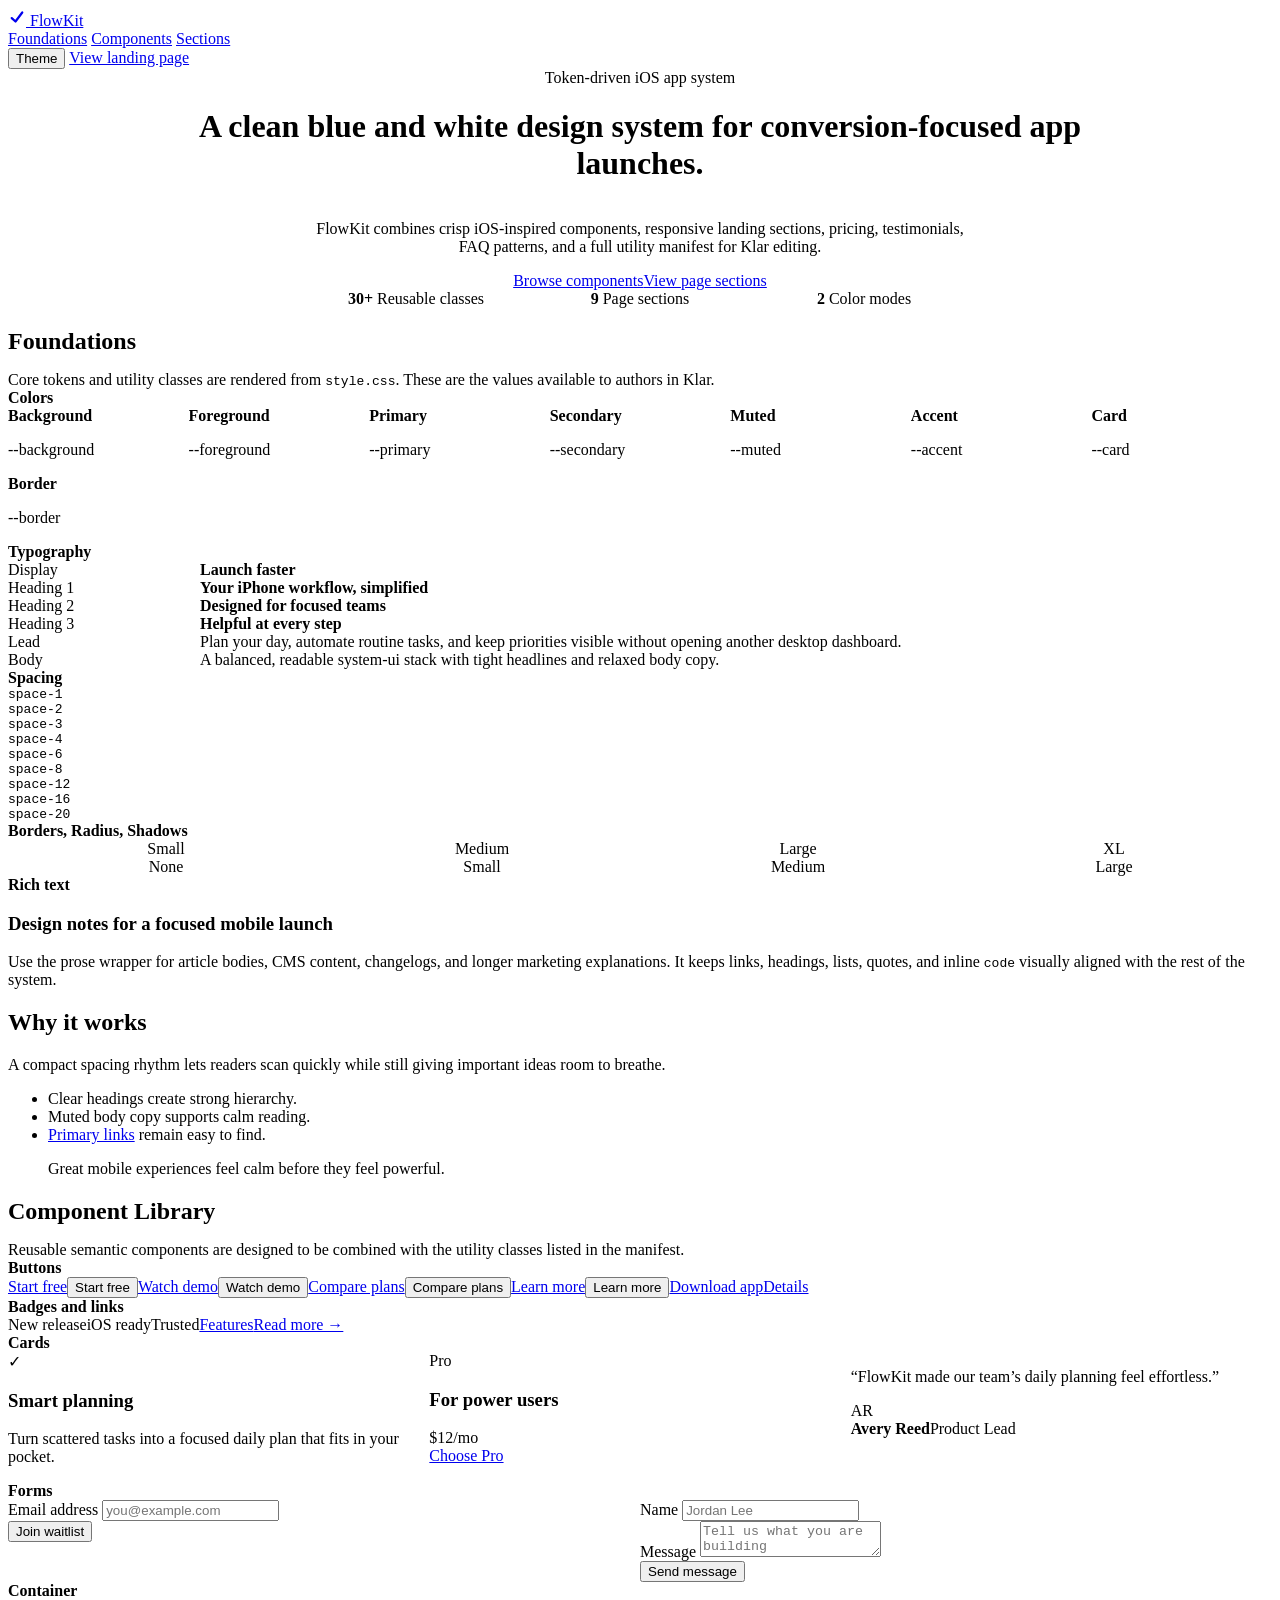
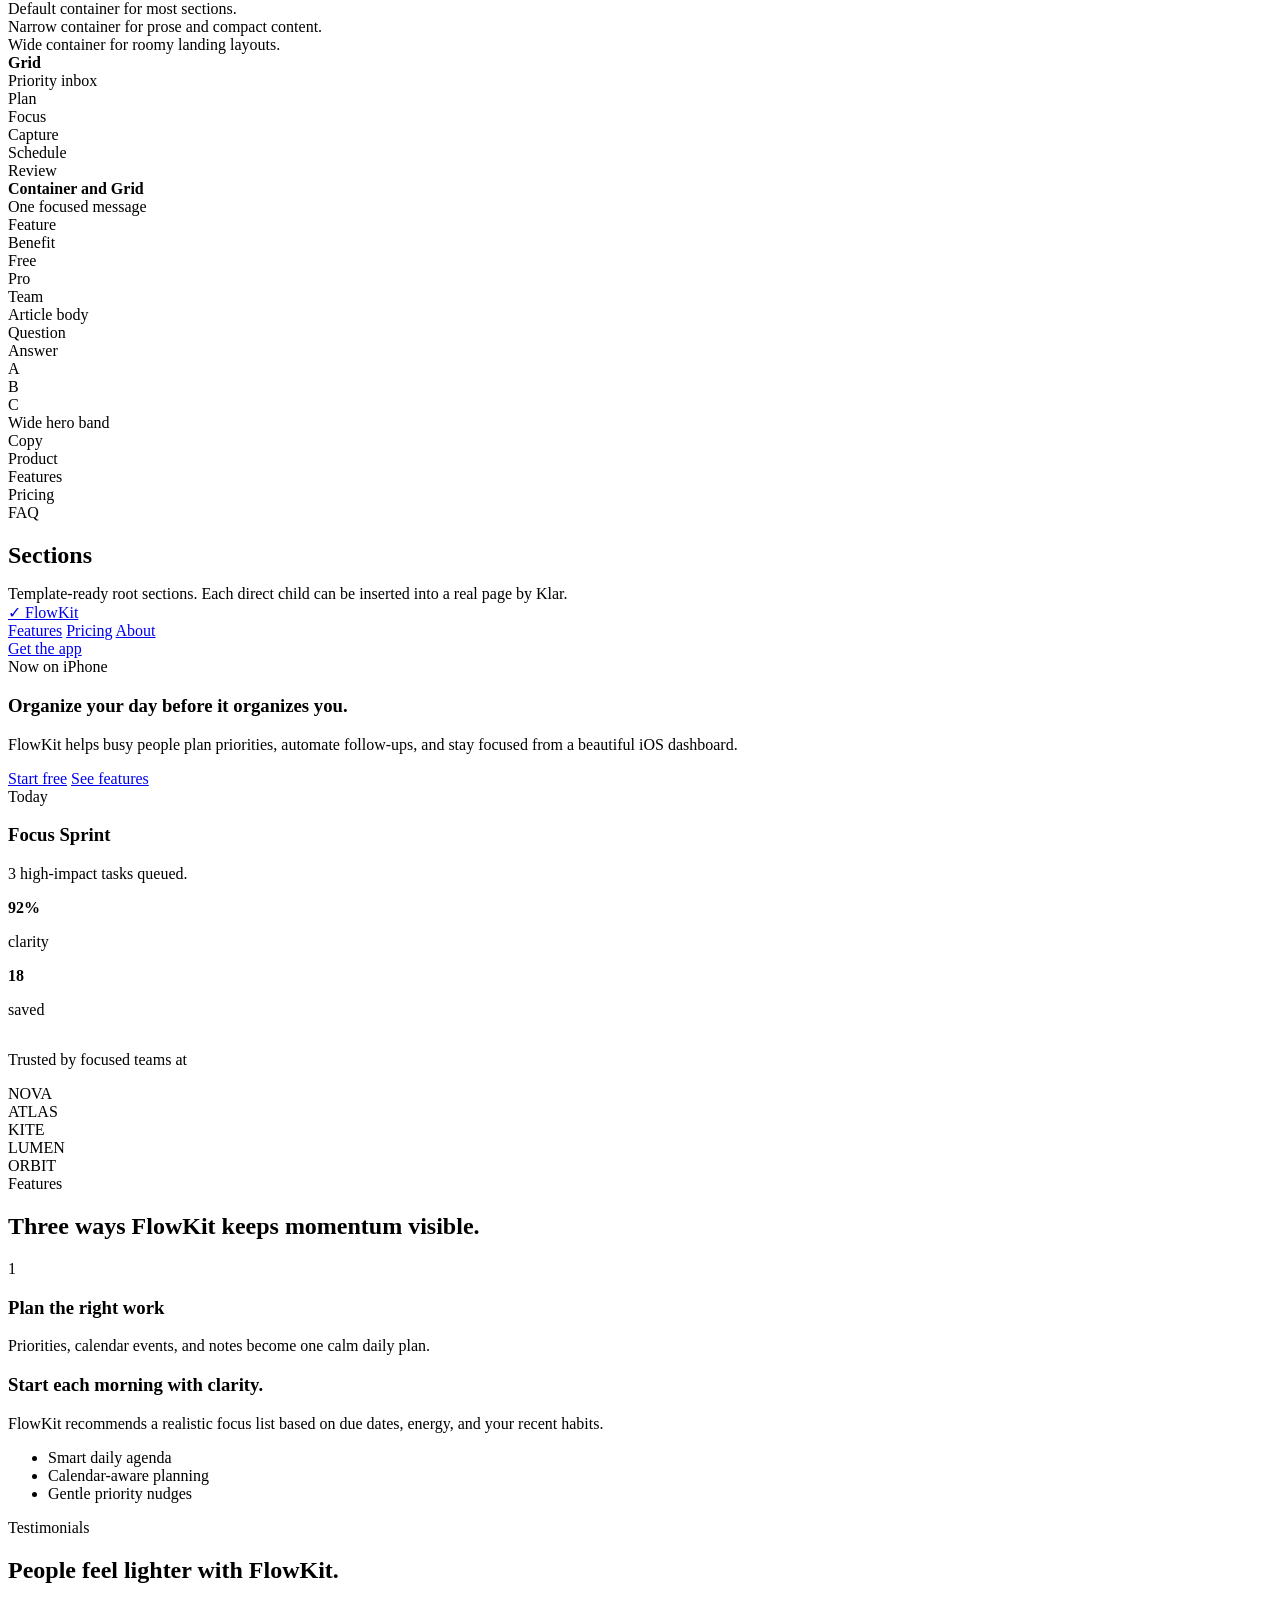
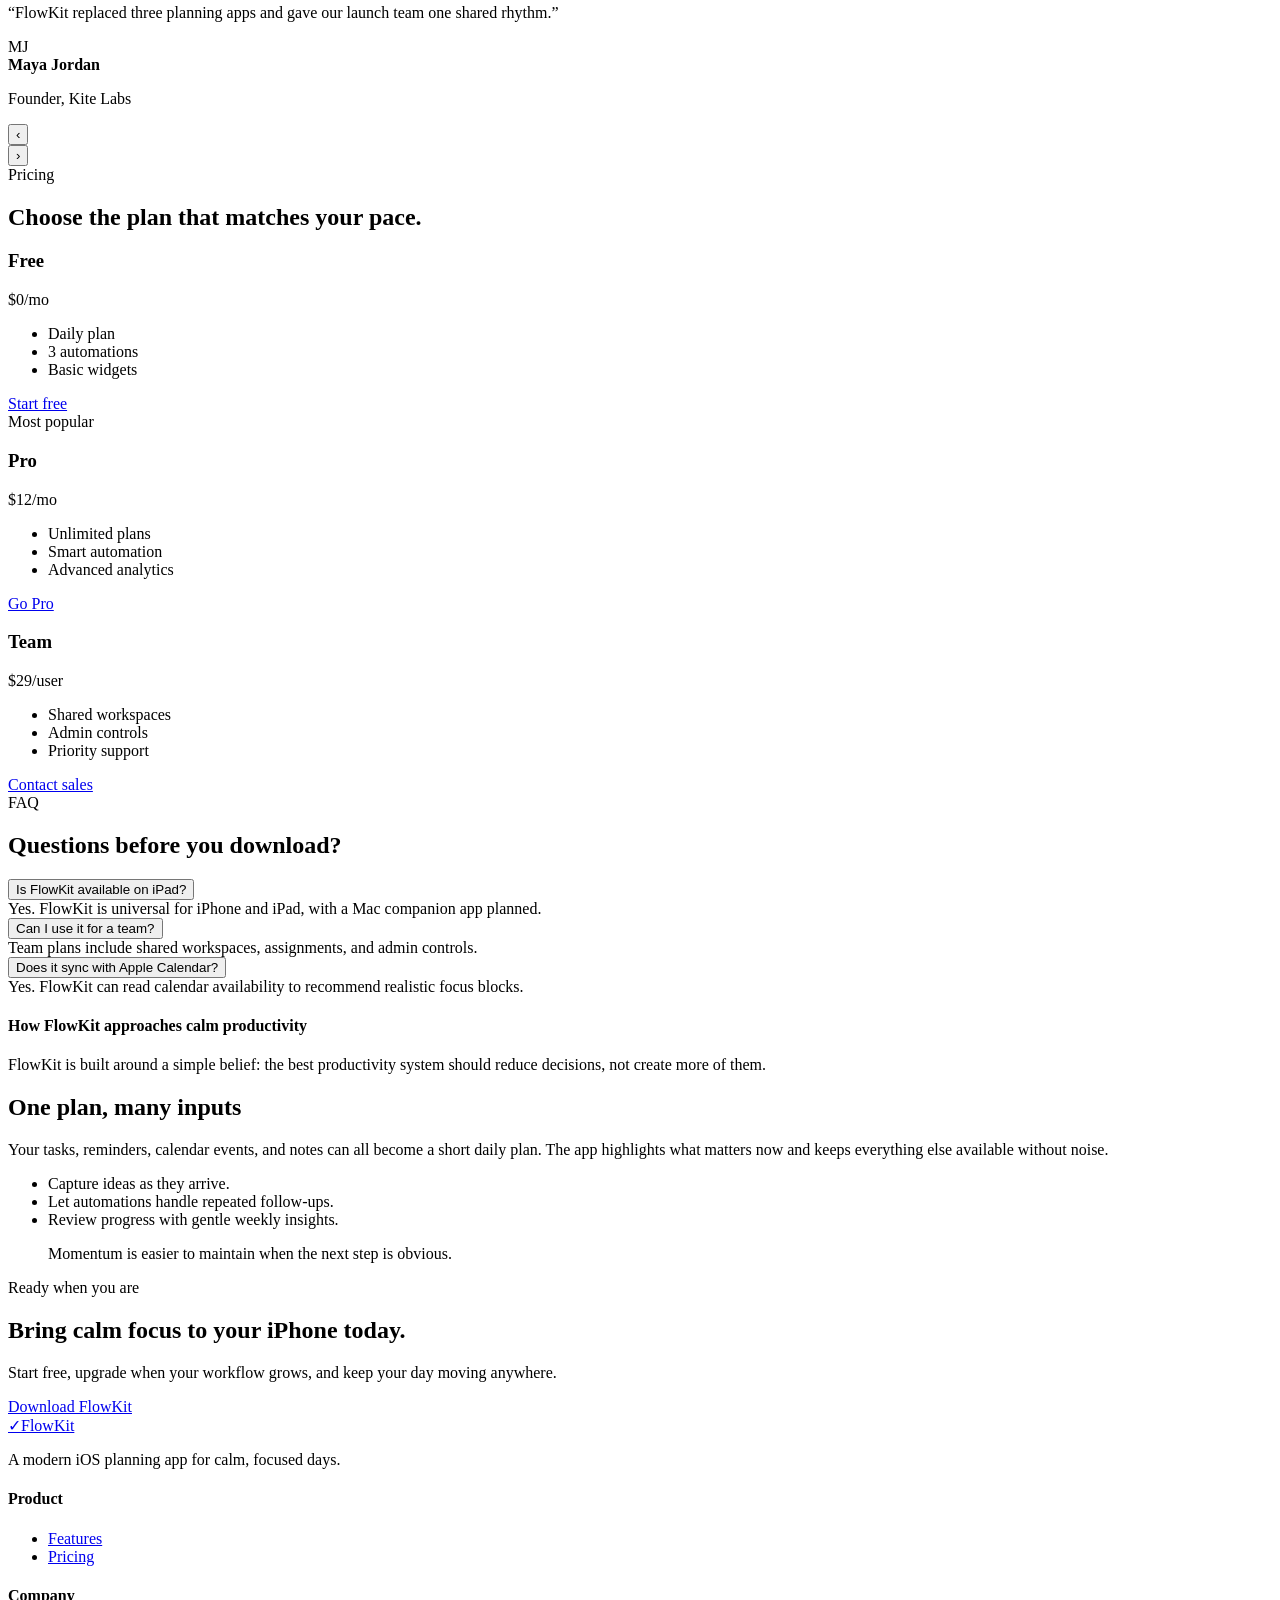
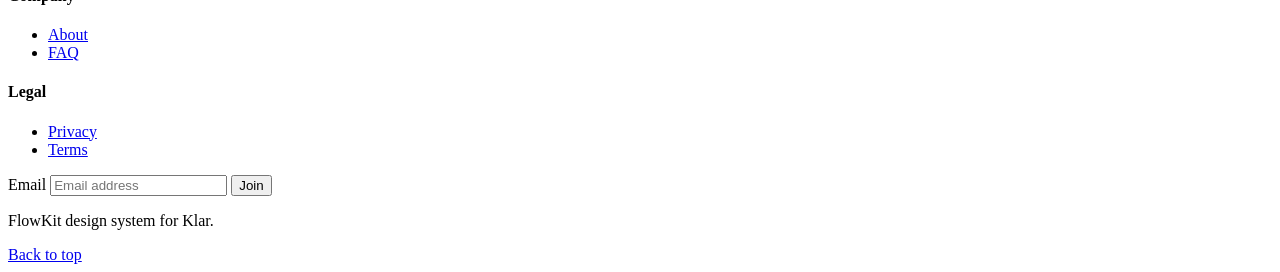
==== commit bf8b6b81: "Publish: prefix root-relative paths with /klar-site-13 for GitHub Pages" ====
--- a/design-system/design-system.html
+++ b/design-system/design-system.html
@@ -1,10 +1,8 @@
-<!DOCTYPE html>
-<html lang="en">
-<head>
-  <meta charset="utf-8" />
-  <meta name="viewport" content="width=device-width, initial-scale=1" />
+<!DOCTYPE html><html lang="en"><head>
+  <meta charset="utf-8">
+  <meta name="viewport" content="width=device-width, initial-scale=1">
   <title>FlowKit Design System</title>
-  <link rel="stylesheet" href="/style.css" />
+  <link rel="stylesheet" href="/klar-site-13/style.css">
   <style>
     /* Documentation chrome only — not part of the design system. Every rule is prefixed .ds-. */
     .ds-page { padding-top: var(--space-12); padding-bottom: var(--space-16); }
@@ -234,14 +232,14 @@
         <form class="card p-6 grid gap-4" data-klar-ds-label="Newsletter form">
           <div class="field">
             <label class="label" for="ds-email">Email address</label>
-            <input class="input" id="ds-email" name="email" type="email" placeholder="you@example.com" />
+            <input class="input" id="ds-email" name="email" type="email" placeholder="you@example.com">
           </div>
           <button class="btn btn-primary" type="submit">Join waitlist</button>
         </form>
         <form class="card p-6 grid gap-4" data-klar-ds-label="Contact form">
           <div class="field">
             <label class="label" for="ds-name">Name</label>
-            <input class="input" id="ds-name" name="name" type="text" placeholder="Jordan Lee" />
+            <input class="input" id="ds-name" name="name" type="text" placeholder="Jordan Lee">
           </div>
           <div class="field">
             <label class="label" for="ds-message">Message</label>
@@ -440,7 +438,7 @@
             <div><h4 class="text-base mb-4">Legal</h4><ul class="footer-list"><li><a class="footer-link" href="#">Privacy</a></li><li><a class="footer-link" href="#">Terms</a></li></ul></div>
             <form class="newsletter-form" action="#" method="post">
               <label class="sr-only" for="section-newsletter">Email</label>
-              <input class="input" id="section-newsletter" name="email" type="email" placeholder="Email address" />
+              <input class="input" id="section-newsletter" name="email" type="email" placeholder="Email address">
               <button class="btn btn-primary" type="submit">Join</button>
             </form>
           </div>
@@ -458,7 +456,7 @@
 
   <!-- Foundation utility manifest for the Klar editor.
        Every value references a class that exists in style.css. -->
-  <script type="application/json" data-klar-ds>
+  <script type="application/json" data-klar-ds="">
     {
       "classes": {
         "Background color": [
@@ -811,5 +809,6 @@
       });
     })();
   </script>
-</body>
-</html>
+
+
+</body></html>
